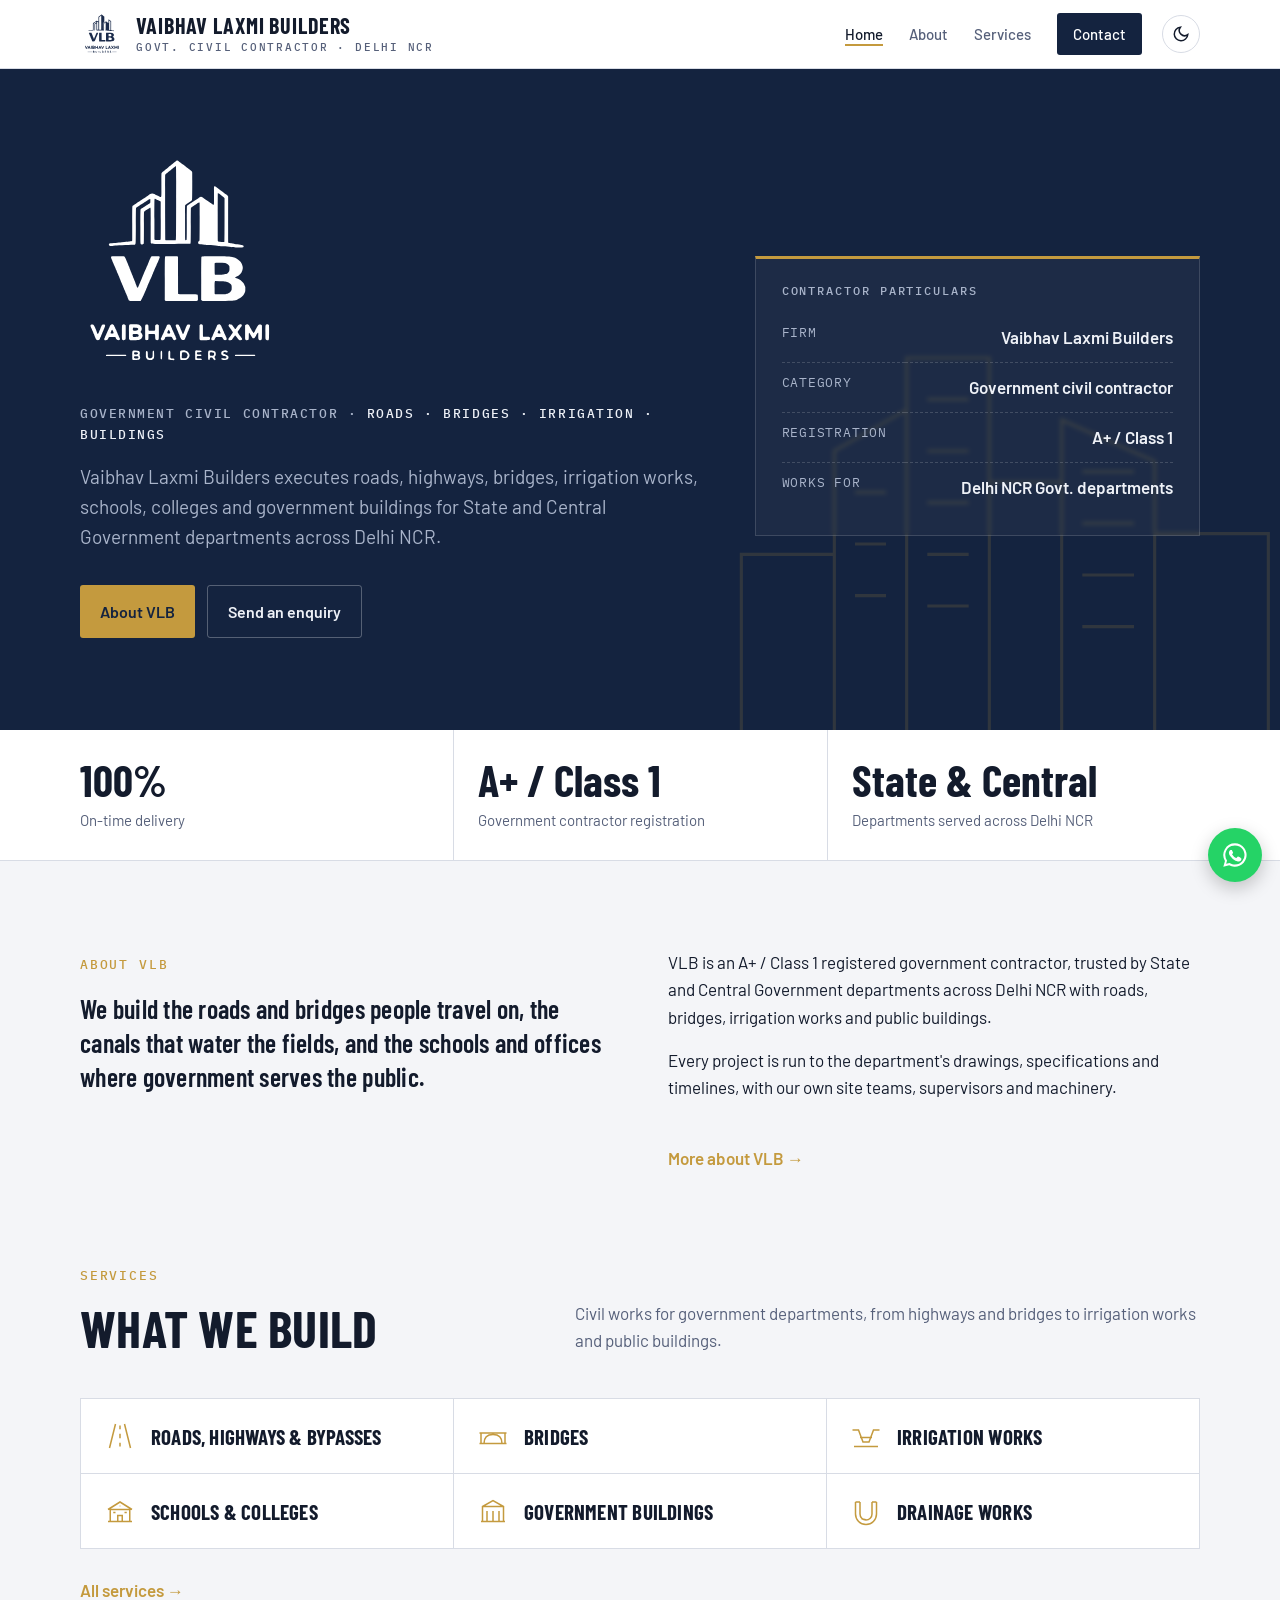
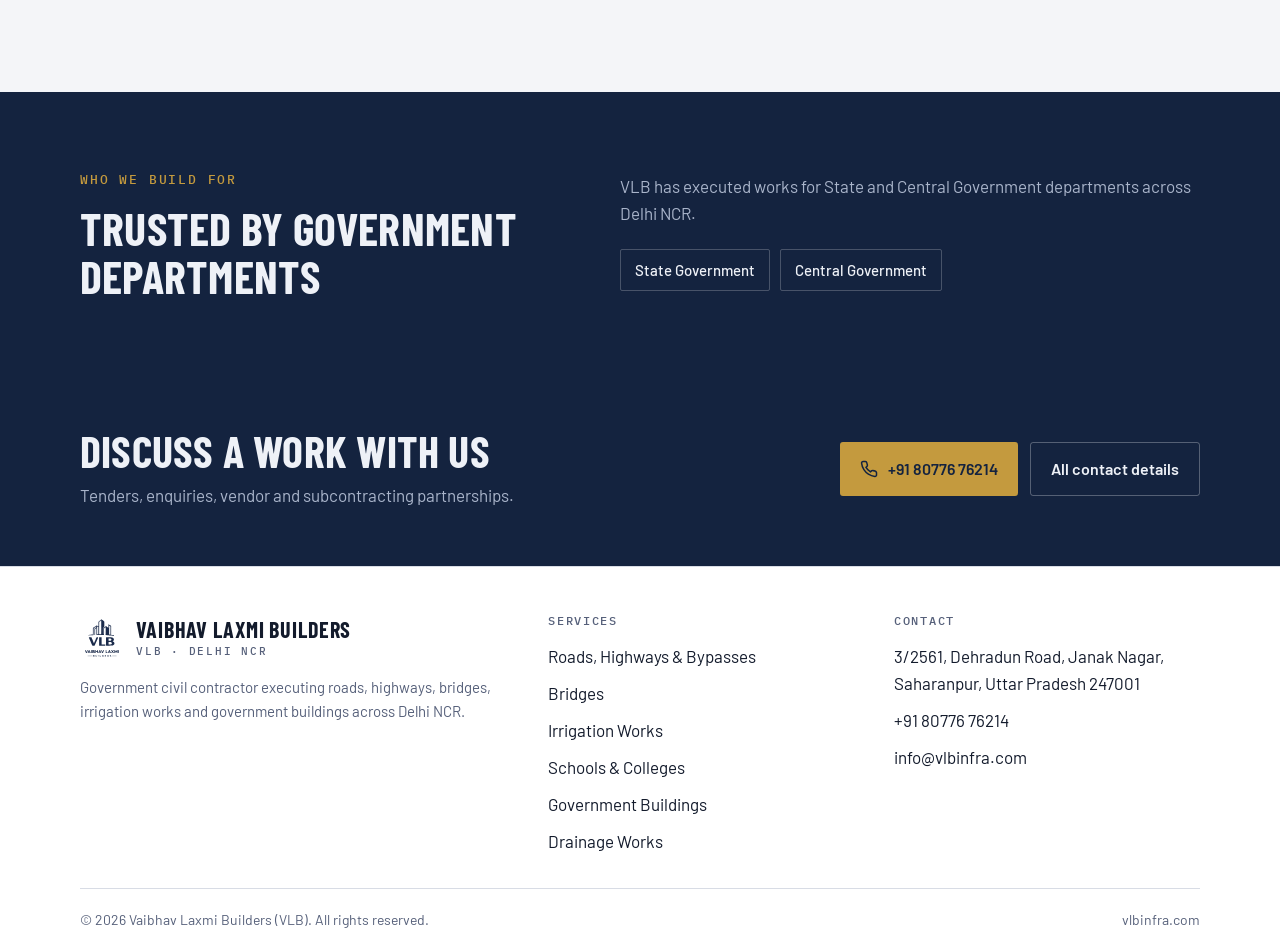
==== index.html @ 8eaa74db "Bring back dark mode with a dark/light toggle button in the header Follows the device setting by def" ====
<!doctype html>
<html lang="en">
<head>
<meta charset="utf-8">
<meta name="viewport" content="width=device-width, initial-scale=1, viewport-fit=cover">
<meta name="color-scheme" content="light dark">
<script>try{var t=localStorage.getItem("vlb-theme");if(t==="dark"||t==="light")document.documentElement.setAttribute("data-theme",t)}catch(e){}</script>
<meta name="theme-color" content="#14233f">
<title>VLB</title>
<meta name="description" content="Vaibhav Laxmi Builders (VLB): A+ / Class 1 government civil contractor for roads, highways, bridges, irrigation works, schools, colleges and government buildings across Delhi NCR.">
<meta property="og:title" content="Vaibhav Laxmi Builders (VLB) — Government Civil Contractor, Delhi NCR">
<meta property="og:description" content="Vaibhav Laxmi Builders (VLB): A+ / Class 1 government civil contractor for roads, highways, bridges, irrigation works, schools, colleges and government buildings across Delhi NCR.">
<meta property="og:type" content="website">
<meta property="og:url" content="https://www.vlbinfra.com/">
<meta property="og:image" content="https://www.vlbinfra.com/assets/logo.png">
<link rel="icon" href="assets/favicon.svg" type="image/svg+xml">
<link rel="icon" href="assets/favicon-32.png" sizes="32x32" type="image/png">
<link rel="apple-touch-icon" href="assets/apple-touch-icon.png">
<link rel="preconnect" href="https://fonts.googleapis.com">
<link rel="preconnect" href="https://fonts.gstatic.com" crossorigin>
<link rel="stylesheet" href="https://fonts.googleapis.com/css2?family=Barlow+Condensed:wght@500;600;700&family=Barlow:wght@400;500;600&family=IBM+Plex+Mono:wght@400;500&display=swap">
<link rel="stylesheet" href="assets/style.css?v=44f32afc">
</head>
<body>
<header class="top">
  <div class="wrap">
    <a class="brand" href="index.html" aria-label="Vaibhav Laxmi Builders home">
      <span class="mark"><img src="assets/logo.svg" alt="VLB logo"></span>
      <span><b>Vaibhav Laxmi Builders</b><small>Govt. Civil Contractor · Delhi NCR</small></span>
    </a>
    <button class="theme-btn" type="button" aria-label="Switch to dark mode" title="Dark / light mode">
      <svg class="i-moon" viewBox="0 0 24 24" fill="none" stroke="currentColor" stroke-width="2" aria-hidden="true"><path d="M21 12.8A9 9 0 1 1 11.2 3a7 7 0 0 0 9.8 9.8z"/></svg>
      <svg class="i-sun" viewBox="0 0 24 24" fill="none" stroke="currentColor" stroke-width="2" aria-hidden="true"><circle cx="12" cy="12" r="4.5"/><path d="M12 1.5v2.5M12 20v2.5M4.6 4.6l1.8 1.8M17.6 17.6l1.8 1.8M1.5 12H4M20 12h2.5M4.6 19.4l1.8-1.8M17.6 6.4l1.8-1.8"/></svg>
    </button>
    <button class="menu-btn" type="button" aria-expanded="false" aria-controls="site-nav" aria-label="Open menu">
      <svg viewBox="0 0 24 24" fill="none" stroke="currentColor" stroke-width="2"><path d="M3 6h18M3 12h18M3 18h18"/></svg>
    </button>
    <nav class="nav" id="site-nav" aria-label="Main">
      <a href="index.html" aria-current="page">Home</a>
      <a href="about.html">About</a>
      <a href="services.html">Services</a>
      <a class="cta" href="contact.html">Contact</a>
    </nav>
  </div>
</header>

<main>
  <section class="hero hero-logo">
    <svg class="skyline" viewBox="0 0 600 420" fill="none" stroke="#c49a3e" stroke-width="3" aria-hidden="true">
      <path d="M40 420V250h90v170M130 420V150l70-40v310M200 420V60h80v360M280 420V180h70v240M350 420V120l90 40v260M440 420V230h110v190"/>
      <path d="M220 100h40M220 150h40M220 200h40M220 250h40M220 300h40M370 170h50M370 220h50M370 270h50M370 320h50M150 190h30M150 240h30M150 290h30"/>
    </svg>
    <div class="wrap">
      <div>
        <img class="hero-logo-img" src="assets/logo-light.svg" alt="VLB – Vaibhav Laxmi Builders">
        <h1 class="sr-only">VLB – Vaibhav Laxmi Builders</h1>
        <p class="hero-tag">Government civil contractor · <em>Roads · Bridges · Irrigation · Buildings</em></p>
        <p class="lede">Vaibhav Laxmi Builders executes roads, highways, bridges, irrigation works, schools, colleges and government buildings for State and Central Government departments across Delhi NCR.</p>
        <div class="actions">
          <a class="btn btn-gold" href="about.html">About VLB</a>
          <a class="btn btn-ghost" href="contact.html#enquiry">Send an enquiry</a>
        </div>
      </div>
      <aside class="sheet" aria-label="Contractor particulars">
        <h2>Contractor particulars</h2>
        <dl>
          <dt>Firm</dt><dd>Vaibhav Laxmi Builders</dd>
          <dt>Category</dt><dd>Government civil contractor</dd>
          <dt>Registration</dt><dd>A+ / Class 1</dd>
          <dt>Works for</dt><dd>Delhi NCR Govt. departments</dd>
        </dl>
      </aside>
    </div>
  </section>

  <div class="strip">
    <div class="wrap">
      <div class="stat"><b>100%</b><span>On-time delivery</span></div>
      <div class="stat"><b>A+ / Class 1</b><span>Government contractor registration</span></div>
      <div class="stat"><b>State &amp; Central</b><span>Departments served across Delhi NCR</span></div>
    </div>
  </div>

  <section class="block">
    <div class="wrap">
      <div class="about-grid">
        <div>
          <span class="eyebrow">About VLB</span>
          <p class="big" style="margin-top:16px">We build the roads and bridges people travel on, the canals that water the fields, and the schools and offices where government serves the public.</p>
        </div>
        <div>
          <p>VLB is an A+ / Class 1 registered government contractor, trusted by State and Central Government departments across Delhi NCR with roads, bridges, irrigation works and public buildings.</p>
          <p>Every project is run to the department's drawings, specifications and timelines, with our own site teams, supervisors and machinery.</p>
          <a class="more" href="about.html">More about VLB →</a>
        </div>
      </div>
    </div>
  </section>

  <section class="block" style="padding-top:0">
    <div class="wrap">
      <div class="head">
        <div><span class="eyebrow">Services</span><h2>What we build</h2></div>
        <p>Civil works for government departments, from highways and bridges to irrigation works and public buildings.</p>
      </div>
      <div class="svc-mini">
        <a href="services.html#roads"><svg viewBox="0 0 40 40" fill="none" stroke="currentColor" stroke-width="2" aria-hidden="true"><path d="M14 4L6 36M26 4l8 32M20 6v5M20 17v6M20 29v5"/></svg>Roads, Highways &amp; Bypasses</a>
        <a href="services.html#bridges"><svg viewBox="0 0 40 40" fill="none" stroke="currentColor" stroke-width="2" aria-hidden="true"><path d="M2 16h36M4 16v14M36 16v14M8 30c0-8 5-12 12-12s12 4 12 12M2 30h36"/></svg>Bridges</a>
        <a href="services.html#irrigation"><svg viewBox="0 0 40 40" fill="none" stroke="currentColor" stroke-width="2" aria-hidden="true"><path d="M2 12h8l6 16h8l6-16h8M10 12l6 16M30 12l-6 16M4 34h32M12 22h16"/></svg>Irrigation Works</a>
        <a href="services.html#education"><svg viewBox="0 0 40 40" fill="none" stroke="currentColor" stroke-width="2" aria-hidden="true"><path d="M4 34h32M7 34V18h26v16M4 18l16-10 16 10M17 34v-8h6v8M11 22h3M26 22h3M20 13v.5"/></svg>Schools &amp; Colleges</a>
        <a href="services.html#buildings"><svg viewBox="0 0 40 40" fill="none" stroke="currentColor" stroke-width="2" aria-hidden="true"><path d="M4 34h32M6 34V14l14-8 14 8v20M12 34V20M20 34V20M28 34V20M6 14h28"/></svg>Government Buildings</a>
        <a href="services.html#drainage"><svg viewBox="0 0 40 40" fill="none" stroke="currentColor" stroke-width="2" aria-hidden="true"><path d="M6 8v16a14 14 0 0 0 28 0V8M6 8h6M28 8h6M12 8v16a8 8 0 0 0 16 0V8M14 30c2 1 4 1.5 6 1.5"/></svg>Drainage Works</a>
      </div>
      <a class="more" href="services.html">All services →</a>
    </div>
  </section>

  <section class="dept">
    <div class="wrap">
      <div><span class="eyebrow">Who we build for</span><h2>Trusted by government departments</h2></div>
      <div>
        <p style="margin-bottom:22px">VLB has executed works for State and Central Government departments across Delhi NCR.</p>
        <div class="tags"><span>State Government</span><span>Central Government</span></div>
      </div>
    </div>
  </section>

  <section class="cta-band">
    <div class="wrap">
      <div><h2>Discuss a work with us</h2><p>Tenders, enquiries, vendor and subcontracting partnerships.</p></div>
      <div class="actions">
        <a class="btn btn-gold" href="tel:+918077676214"><svg viewBox="0 0 24 24" fill="none" stroke="currentColor" stroke-width="2"><path d="M22 16.9v3a2 2 0 0 1-2.2 2 19.8 19.8 0 0 1-8.6-3.1 19.5 19.5 0 0 1-6-6A19.8 19.8 0 0 1 2.1 4.2 2 2 0 0 1 4.1 2h3a2 2 0 0 1 2 1.7c.1.9.4 1.8.7 2.7a2 2 0 0 1-.5 2.1L8 9.8a16 16 0 0 0 6 6l1.3-1.3a2 2 0 0 1 2.1-.4c.9.3 1.8.6 2.7.7a2 2 0 0 1 1.7 2z"/></svg>+91 80776 76214</a>
        <a class="btn btn-ghost" href="contact.html">All contact details</a>
      </div>
    </div>
  </section>
</main>

<footer class="foot">
  <div class="wrap">
    <div class="cols">
      <div>
        <a class="brand" href="index.html">
          <span class="mark"><img src="assets/logo.svg" alt=""></span>
          <span><b>Vaibhav Laxmi Builders</b><small>VLB · Delhi NCR</small></span>
        </a>
        <p>Government civil contractor executing roads, highways, bridges, irrigation works and government buildings across Delhi NCR.</p>
      </div>
      <div>
        <h4>Services</h4>
        <ul>
          <li><a href="services.html#roads">Roads, Highways &amp; Bypasses</a></li>
          <li><a href="services.html#bridges">Bridges</a></li>
          <li><a href="services.html#irrigation">Irrigation Works</a></li>
          <li><a href="services.html#education">Schools &amp; Colleges</a></li>
          <li><a href="services.html#buildings">Government Buildings</a></li>
          <li><a href="services.html#drainage">Drainage Works</a></li>
        </ul>
      </div>
      <div>
        <h4>Contact</h4>
        <ul>
          <li>3/2561, Dehradun Road, Janak Nagar, Saharanpur, Uttar Pradesh 247001</li>
          <li><a href="tel:+918077676214">+91 80776 76214</a></li>
          <li><a href="mailto:info@vlbinfra.com">info@vlbinfra.com</a></li>
        </ul>
      </div>
    </div>
    <div class="base">
      <span>© 2026 Vaibhav Laxmi Builders (VLB). All rights reserved.</span>
      <span>vlbinfra.com</span>
    </div>
  </div>
</footer>

<a class="wa" href="https://wa.me/918077676214" target="_blank" rel="noopener" aria-label="Chat on WhatsApp"><svg viewBox="0 0 24 24"><path d="M12 2a10 10 0 0 0-8.6 15.1L2 22l5-1.3A10 10 0 1 0 12 2zm0 18.2c-1.5 0-3-.4-4.3-1.2l-.3-.2-3 .8.8-2.9-.2-.3A8.2 8.2 0 1 1 12 20.2zm4.5-6.1c-.2-.1-1.5-.7-1.7-.8s-.4-.1-.6.1-.6.8-.8 1-.3.2-.5.1a6.7 6.7 0 0 1-3.3-2.9c-.3-.4.3-.4.7-1.3.1-.2 0-.3 0-.4l-.8-1.8c-.2-.5-.4-.4-.6-.4h-.5a1 1 0 0 0-.7.3 3 3 0 0 0-.9 2.2 5.2 5.2 0 0 0 1.1 2.7 11.8 11.8 0 0 0 4.5 4c1.7.7 2.3.8 3.2.6.5-.1 1.5-.6 1.7-1.2s.2-1.1.2-1.2-.2-.2-.5-.3z"/></svg></a>
<script src="assets/site.js?v=ffab29be"></script>
</body>
</html>
---- assets/style.css ----
/* Layout: navy "contractor particulars" hero, then a calm grey document body with ruled sections, like a tender file. */
:root{
  --navy:#14233f; --navy-2:#1e3358; --gold:#c49a3e; --gold-soft:#e7d3a3;
  --paper:#f4f5f8; --surface:#ffffff; --ink:#131b2c; --muted:#56607a; --line:#d8dce5;
  --on-navy:#eef1f7; --on-navy-muted:#a9b4ca;
  --f-display:"Barlow Condensed","Arial Narrow",Arial,sans-serif;
  --f-body:"Barlow","Segoe UI",Roboto,Arial,sans-serif;
  --f-mono:"IBM Plex Mono",ui-monospace,Menlo,Consolas,monospace;
  --wrap:1160px;
}
@media (prefers-color-scheme: dark){:root:not([data-theme="light"]){
  --paper:#0c1322; --surface:#121c31; --ink:#e7ebf3; --muted:#9ba6bc; --line:#24314d;
  --navy:#0f1b33; --navy-2:#1a2b4b; --gold:#d4ad58; --gold-soft:#5a4a26; color-scheme:dark}}
:root[data-theme="dark"]{
  --paper:#0c1322; --surface:#121c31; --ink:#e7ebf3; --muted:#9ba6bc; --line:#24314d;
  --navy:#0f1b33; --navy-2:#1a2b4b; --gold:#d4ad58; --gold-soft:#5a4a26; color-scheme:dark}

*{box-sizing:border-box}
html{scroll-behavior:smooth}
@media (prefers-reduced-motion: reduce){html{scroll-behavior:auto}}
body{margin:0;background:var(--paper);color:var(--ink);font:400 17px/1.6 var(--f-body)}
a{color:inherit}
a:focus-visible,button:focus-visible{outline:2px solid var(--gold);outline-offset:3px;border-radius:2px}
.wrap{max-width:var(--wrap);margin:0 auto;padding-inline:20px}
h1,h2,h3{font-family:var(--f-display);font-weight:700;line-height:1.05;margin:0;text-wrap:balance;letter-spacing:.005em}
.eyebrow{font:500 13px/1 var(--f-mono);letter-spacing:.14em;text-transform:uppercase;color:var(--gold)}

/* Header */
.top{position:sticky;top:env(safe-area-inset-top,0px);z-index:10;background:var(--surface);border-bottom:1px solid var(--line)}
.top .wrap{display:flex;align-items:center;justify-content:space-between;gap:16px;padding-block:10px}
.brand{display:flex;align-items:center;gap:12px;text-decoration:none}
.brand .mark{width:44px;height:48px;display:grid;place-items:center;background:#fff;border-radius:4px;padding:3px}
.brand img{width:100%;height:100%;object-fit:contain}
.brand b{display:block;font:700 22px/1 var(--f-display);letter-spacing:.04em;text-transform:uppercase}
.brand small{display:block;font:500 11px/1.3 var(--f-mono);letter-spacing:.16em;color:var(--muted);text-transform:uppercase;margin-top:4px}
.nav{display:flex;align-items:center;gap:26px;font-weight:500;font-size:15px}
.nav a{text-decoration:none;color:var(--muted)}
.nav a:hover{color:var(--ink)}
.nav .cta{color:#fff;background:var(--navy);padding:9px 16px;border-radius:3px}
.nav .cta:hover{color:#fff;background:var(--navy-2)}
@media (max-width:760px){.nav a:not(.cta){display:none}}

/* Hero */
.hero{background:var(--navy);color:var(--on-navy);position:relative;overflow:hidden}
.hero .wrap{display:grid;grid-template-columns:1.25fr .9fr;gap:56px;align-items:center;padding-block:84px 92px;position:relative}
.hero h1{font-size:clamp(44px,6.4vw,82px);text-transform:uppercase;margin-top:18px}
.hero h1 em{font-style:normal;color:var(--gold)}
.hero p.lede{font-size:19px;color:var(--on-navy-muted);max-width:34em;margin:22px 0 32px}
.actions{display:flex;flex-wrap:wrap;gap:12px}
.btn{display:inline-flex;align-items:center;gap:10px;padding:13px 20px;border-radius:3px;font-weight:600;text-decoration:none;font-size:16px}
.btn-gold{background:var(--gold);color:#14233f}
.btn-gold:hover{filter:brightness(1.07)}
.btn-ghost{border:1px solid rgba(255,255,255,.28);color:var(--on-navy)}
.btn-ghost:hover{border-color:var(--gold)}
.btn svg{width:18px;height:18px;flex:none}
.skyline{position:absolute;right:-40px;bottom:0;width:min(620px,60%);height:auto;opacity:.16;pointer-events:none}

/* Particulars card */
.sheet{background:rgba(255,255,255,.04);border:1px solid rgba(255,255,255,.14);border-top:3px solid var(--gold);padding:26px 26px 22px;backdrop-filter:blur(2px)}
.sheet h2{font:500 12px/1 var(--f-mono);letter-spacing:.16em;text-transform:uppercase;color:var(--on-navy-muted);margin-bottom:16px}
.sheet dl{margin:0;display:grid;grid-template-columns:auto 1fr;gap:0}
.sheet dt,.sheet dd{padding:11px 0;border-bottom:1px dashed rgba(255,255,255,.16);margin:0}
.sheet dt{font:400 13px/1.4 var(--f-mono);color:var(--on-navy-muted);padding-right:18px;text-transform:uppercase;letter-spacing:.06em}
.sheet dd{font-weight:600;text-align:right}
.sheet dl > :nth-last-child(-n+2){border-bottom:0}

/* Strip */
.strip{background:var(--surface);border-bottom:1px solid var(--line)}
.strip .wrap{display:grid;grid-template-columns:repeat(3,1fr)}
.stat{padding:28px 24px;border-left:1px solid var(--line)}
.stat:first-child{border-left:0;padding-left:0}
.stat b{display:block;font:700 44px/1 var(--f-display);color:var(--ink)}
.stat span{display:block;color:var(--muted);font-size:15px;margin-top:6px}

/* Sections */
section.block{padding-block:88px}
.head{display:grid;grid-template-columns:1fr 1.4fr;gap:48px;align-items:end;margin-bottom:44px}
.head h2{font-size:clamp(34px,4.4vw,52px);text-transform:uppercase;margin-top:12px}
.head p{color:var(--muted);margin:0;max-width:38em}

.about-grid{display:grid;grid-template-columns:1fr 1fr;gap:56px}
.about-grid p{margin:0 0 16px;max-width:36em}
.about-grid .big{font:600 26px/1.3 var(--f-display);letter-spacing:.01em;color:var(--ink)}
.checks{list-style:none;padding:0;margin:0;display:grid;gap:14px}
.checks li{display:grid;grid-template-columns:22px 1fr;gap:12px;padding-bottom:14px;border-bottom:1px solid var(--line)}
.checks li:last-child{border-bottom:0}
.checks svg{width:20px;height:20px;color:var(--gold);margin-top:3px}

.services{display:grid;grid-template-columns:repeat(3,1fr);border-top:1px solid var(--line);border-left:1px solid var(--line)}
.svc{padding:30px 28px 32px;border-right:1px solid var(--line);border-bottom:1px solid var(--line);background:var(--surface);min-width:0}
.svc svg{width:38px;height:38px;color:var(--gold);margin-bottom:18px}
.svc h3{font-size:25px;text-transform:uppercase;margin-bottom:8px}
.svc p{margin:0;color:var(--muted);font-size:16px}

.steps{list-style:none;padding:0;margin:0;display:grid;grid-template-columns:repeat(4,1fr);gap:0;counter-reset:s}
.steps li{padding:0 24px 0 0;position:relative;counter-increment:s}
.steps li::before{content:"0" counter(s);display:block;font:500 13px/1 var(--f-mono);color:var(--gold);letter-spacing:.1em;padding-bottom:14px;margin-bottom:18px;border-bottom:2px solid var(--line)}
.steps h3{font-size:24px;text-transform:uppercase;margin-bottom:8px}
.steps p{margin:0;color:var(--muted);font-size:16px}

.dept{background:var(--navy);color:var(--on-navy)}
.dept .wrap{display:grid;grid-template-columns:1fr 1.2fr;gap:56px;align-items:center;padding-block:72px}
.dept h2{font-size:clamp(32px,4vw,46px);text-transform:uppercase;margin-top:12px}
.dept p{color:var(--on-navy-muted);margin:0;max-width:36em}
.tags{display:flex;flex-wrap:wrap;gap:10px}
.tags span{border:1px solid rgba(255,255,255,.22);padding:8px 14px;font-weight:500;font-size:15px;border-radius:2px}

.work{display:grid;grid-template-columns:1.3fr 1fr;gap:0;background:var(--surface);border:1px solid var(--line)}
.work .art{background:var(--navy);min-height:300px;position:relative;overflow:hidden}
.work .art svg{position:absolute;inset:auto 0 0 0;width:100%;height:auto;opacity:.5}
.work .art .lbl{position:absolute;left:24px;top:22px;font:500 12px/1 var(--f-mono);letter-spacing:.14em;color:var(--gold-soft);text-transform:uppercase}
.work .txt{padding:40px 36px;min-width:0}
.work .txt h3{font-size:30px;text-transform:uppercase;margin-bottom:12px}
.work .txt p{color:var(--muted);margin:0 0 22px}
.btn-navy{background:var(--navy);color:#fff}
.btn-navy:hover{background:var(--navy-2)}

/* Contact */
.contact{display:grid;grid-template-columns:repeat(3,1fr);gap:20px}
.card{background:var(--surface);border:1px solid var(--line);padding:28px;min-width:0;display:flex;flex-direction:column;gap:10px}
.card .k{font:500 12px/1 var(--f-mono);letter-spacing:.14em;text-transform:uppercase;color:var(--muted)}
.card .v{font:600 22px/1.3 var(--f-display);letter-spacing:.01em;overflow-wrap:anywhere}
.card a.go{margin-top:auto;padding-top:10px;color:var(--gold);font-weight:600;text-decoration:none}
.card a.go:hover{text-decoration:underline}


/* Floating WhatsApp */
.wa{position:fixed;right:18px;bottom:calc(18px + env(safe-area-inset-bottom,0px));width:54px;height:54px;border-radius:50%;background:#25d366;display:grid;place-items:center;box-shadow:0 6px 18px rgba(0,0,0,.22);z-index:20}
.wa svg{width:28px;height:28px;fill:#fff}

@media (max-width:900px){
  .hero .wrap,.head,.about-grid,.dept .wrap,.work{grid-template-columns:1fr}
  .hero .wrap{gap:40px;padding-block:56px 64px}
  .head{gap:14px}
  .services{grid-template-columns:1fr 1fr}
  .steps{grid-template-columns:1fr 1fr;row-gap:34px}
  .contact{grid-template-columns:1fr}
  section.block{padding-block:64px}
}
@media (max-width:560px){
  body{font-size:16px}
  .services,.steps{grid-template-columns:1fr}
  .strip .wrap{grid-template-columns:1fr}
  .stat{border-left:0;padding:20px 0;border-top:1px solid var(--line)}
  .stat:first-child{border-top:0}
  .brand small{display:none}
  .sheet dd{text-align:left}
  .sheet dl{grid-template-columns:1fr}
  .sheet dt{border-bottom:0;padding-bottom:0}
}

/* ---------- Multi-page additions ---------- */
.nav a[aria-current="page"]{color:var(--ink);box-shadow:inset 0 -2px 0 var(--gold)}
.nav .cta[aria-current="page"]{box-shadow:none;background:var(--navy-2)}
.menu-btn{display:none;background:none;border:1px solid var(--line);border-radius:3px;padding:8px 10px;color:var(--ink);cursor:pointer}
.menu-btn svg{width:20px;height:20px;display:block}
@media (max-width:760px){
  .menu-btn{display:block}
  .nav{position:absolute;left:0;right:0;top:100%;background:var(--surface);border-bottom:1px solid var(--line);flex-direction:column;align-items:stretch;gap:0;padding:8px 20px 16px;display:none}
  .nav.open{display:flex}
  .nav a:not(.cta){display:block;padding:12px 0;border-bottom:1px solid var(--line);box-shadow:none}
  .nav .cta{margin-top:12px;text-align:center}
  .top .wrap{position:relative}
}

/* Inner page hero */
.page-hero{background:var(--navy);color:var(--on-navy);position:relative;overflow:hidden}
.page-hero .wrap{padding-block:64px 68px;position:relative}
.page-hero h1{font-size:clamp(40px,5.4vw,66px);text-transform:uppercase;margin-top:14px}
.page-hero p{color:var(--on-navy-muted);font-size:19px;max-width:36em;margin:16px 0 0}
.crumbs{font:400 13px/1 var(--f-mono);color:var(--on-navy-muted);letter-spacing:.06em}
.crumbs a{text-decoration:none}
.crumbs a:hover{color:var(--gold)}

/* Home teasers */
.more{display:inline-flex;gap:8px;margin-top:28px;color:var(--gold);font-weight:600;text-decoration:none}
.more:hover{text-decoration:underline}
.svc-mini{display:grid;grid-template-columns:repeat(3,1fr);gap:0;border-top:1px solid var(--line);border-left:1px solid var(--line)}
.svc-mini a{display:flex;align-items:center;gap:16px;padding:22px 24px;border-right:1px solid var(--line);border-bottom:1px solid var(--line);background:var(--surface);text-decoration:none;font:700 21px/1.1 var(--f-display);text-transform:uppercase;letter-spacing:.01em}
.svc-mini a:hover{background:var(--paper)}
.svc-mini svg{width:30px;height:30px;color:var(--gold);flex:none}

/* Detailed services */
.svc-list{display:grid;gap:0;border-top:1px solid var(--line)}
.svc-row{display:grid;grid-template-columns:64px 1fr 1.2fr;gap:32px;padding:36px 0;border-bottom:1px solid var(--line);align-items:start}
.svc-row svg{width:48px;height:48px;color:var(--gold)}
.svc-row h2{font-size:32px;text-transform:uppercase}
.svc-row p{margin:10px 0 0;color:var(--muted);max-width:30em}
.scope{list-style:none;margin:0;padding:0;display:grid;grid-template-columns:1fr 1fr;gap:10px 24px}
.scope li{padding-left:18px;position:relative;font-size:16px}
.scope li::before{content:"";position:absolute;left:0;top:.62em;width:8px;height:2px;background:var(--gold)}

/* Projects */
.filters{display:flex;flex-wrap:wrap;gap:8px;margin-bottom:28px}
.filters button{font:500 15px/1 var(--f-body);padding:10px 16px;border:1px solid var(--line);background:var(--surface);color:var(--ink);border-radius:2px;cursor:pointer}
.filters button[aria-pressed="true"]{background:var(--navy);color:#fff;border-color:var(--navy)}
.proj-grid{display:grid;grid-template-columns:repeat(3,1fr);gap:24px}
.proj{background:var(--surface);border:1px solid var(--line);display:flex;flex-direction:column;min-width:0}
.proj .ph{aspect-ratio:4/3;background:var(--navy);overflow:hidden;max-width:100%}
.proj .ph img{width:100%;height:100%;object-fit:cover;display:block}
.proj .body{padding:20px 22px 22px;display:flex;flex-direction:column;gap:8px}
.proj .cat{font:500 12px/1 var(--f-mono);letter-spacing:.12em;text-transform:uppercase;color:var(--gold)}
.proj h3{font-size:24px;text-transform:uppercase}
.proj dl{margin:6px 0 0;display:grid;grid-template-columns:auto 1fr;gap:4px 14px;font-size:15px}
.proj dt{color:var(--muted)}
.proj dd{margin:0;font-weight:500}
.status{display:inline-block;font:500 12px/1 var(--f-mono);padding:5px 8px;border-radius:2px;letter-spacing:.06em;text-transform:uppercase;width:max-content}
.status.done{background:color-mix(in srgb,#2f8f5b 16%,transparent);color:#2f8f5b}
.status.ongoing{background:color-mix(in srgb,var(--gold) 20%,transparent);color:var(--gold)}
.empty{border:1px dashed var(--line);padding:48px 32px;text-align:center;color:var(--muted);background:var(--surface)}
.empty h3{font-size:26px;text-transform:uppercase;color:var(--ink);margin-bottom:8px}

/* CTA band */
.cta-band{background:var(--navy);color:var(--on-navy)}
.cta-band .wrap{display:flex;flex-wrap:wrap;align-items:center;justify-content:space-between;gap:24px;padding-block:56px}
.cta-band h2{font-size:clamp(30px,3.6vw,44px);text-transform:uppercase}
.cta-band p{color:var(--on-navy-muted);margin:8px 0 0}

/* Footer */
.foot{background:var(--surface);border-top:1px solid var(--line)}
.foot .cols{display:grid;grid-template-columns:1.4fr 1fr 1fr;gap:40px;padding-block:48px 32px}
.foot h4{font:500 12px/1 var(--f-mono);letter-spacing:.14em;text-transform:uppercase;color:var(--muted);margin:0 0 16px}
.foot ul{list-style:none;margin:0;padding:0;display:grid;gap:10px}
.foot a{text-decoration:none}
.foot a:hover{color:var(--gold)}
.foot p{margin:12px 0 0;color:var(--muted);max-width:28em;font-size:15px}
.foot .base{border-top:1px solid var(--line);display:flex;flex-wrap:wrap;justify-content:space-between;gap:12px;padding-block:20px;color:var(--muted);font-size:14px}

@media (max-width:900px){
  .svc-mini,.proj-grid{grid-template-columns:1fr 1fr}
  .svc-row{grid-template-columns:48px 1fr;gap:20px}
  .svc-row .scope{grid-column:1/-1}
  .foot .cols{grid-template-columns:1fr 1fr}
  .foot .cols > :first-child{grid-column:1/-1}
}
@media (max-width:560px){
  .svc-mini,.proj-grid,.scope{grid-template-columns:1fr}
  .foot .cols{grid-template-columns:1fr}
}

/* Multi-photo project cards */
.ph-next{all:unset;display:block;width:100%;height:100%;position:relative;cursor:pointer}
.ph-next:focus-visible{outline:2px solid var(--gold);outline-offset:-2px}
.ph-next img{width:100%;height:100%;object-fit:cover;display:block}
.ph-next span{position:absolute;right:10px;bottom:10px;background:rgba(15,27,51,.78);color:#fff;font:500 12px/1 var(--f-mono);padding:6px 8px;border-radius:2px}

/* Home hero: logo + name first */
.hero-mark{width:112px;height:120px;background:#fff;border-radius:6px;padding:10px;display:grid;place-items:center;box-shadow:0 8px 24px rgba(0,0,0,.25)}
.hero-mark img{width:100%;height:100%;object-fit:contain}
.hero h1.hero-name{font-size:clamp(64px,9vw,120px);line-height:.9;margin-top:26px;letter-spacing:.02em}
.hero h1.hero-name span{display:block;font-size:clamp(26px,3.4vw,42px);line-height:1.1;letter-spacing:.06em;color:var(--gold);margin-top:10px;font-weight:600}
.hero-tag{font:500 13px/1.6 var(--f-mono);letter-spacing:.12em;text-transform:uppercase;color:var(--on-navy-muted);margin:22px 0 0}
.hero-tag em{font-style:normal;color:var(--on-navy)}
.hero .hero-tag + .lede{margin-top:16px}

/* Enquiry form */
.enquiry{display:grid;grid-template-columns:1fr 1.6fr;gap:48px;background:var(--surface);border:1px solid var(--line);border-top:3px solid var(--gold);padding:40px}
.enquiry h2{font-size:clamp(32px,3.8vw,44px);text-transform:uppercase;margin-top:12px}
.enquiry > div p{color:var(--muted);margin:14px 0 0;max-width:24em}
#enquiry-form{display:grid;grid-template-columns:1fr 1fr;gap:18px 20px;min-width:0}
.field{display:flex;flex-direction:column;gap:6px;min-width:0}
.full{grid-column:1/-1}
.field label{font-weight:600;font-size:15px}
.field small{font-weight:400;color:var(--muted)}
.field input,.field textarea{font:inherit;font-size:16px;color:var(--ink);background:var(--paper);border:1px solid var(--line);border-radius:3px;padding:11px 12px;width:100%}
.field input:focus,.field textarea:focus{outline:2px solid var(--gold);outline-offset:0;border-color:transparent}
.field textarea{resize:vertical}
.form-error{color:#c0392b;margin:0;font-weight:500}
#enquiry-form .btn{border:0;cursor:pointer;font-family:inherit}
@media (max-width:900px){.enquiry{grid-template-columns:1fr;gap:28px;padding:28px 22px}}
@media (max-width:560px){#enquiry-form{grid-template-columns:1fr}.hero-mark{width:92px;height:100px}}
#enquiry{scroll-margin-top:90px}

/* Home hero: white plate with logo + name */
.hero-plate{display:inline-flex;align-items:center;gap:24px;background:#fff;border-radius:6px;padding:20px 32px 20px 20px;box-shadow:0 10px 30px rgba(0,0,0,.3);max-width:100%}
.hero-plate img{width:96px;height:auto;flex:none}
.hero .hero-plate h1{margin:0;color:#14233f;font-size:clamp(56px,7vw,92px);line-height:.9;letter-spacing:.03em;text-transform:uppercase}
.hero .hero-plate h1 span{display:block;font-size:clamp(17px,2vw,24px);line-height:1.15;letter-spacing:.08em;color:#a87f2c;margin-top:8px;font-weight:600}
.hero-plate + .hero-tag{margin-top:28px}
@media (max-width:560px){
  .hero-plate{gap:14px;padding:14px 18px 14px 14px}
  .hero-plate img{width:64px}
}
/* One-line name beside the logo */
.hero .hero-plate h1{font-size:clamp(26px,3.4vw,46px);line-height:1.05;letter-spacing:.03em}
.hero .hero-plate h1 span{display:inline;font-size:inherit;letter-spacing:inherit;margin:0;line-height:inherit}
.hero .hero-plate h1 .dash{color:#a87f2c;font-weight:500}
.hero .hero-plate h1 .full{color:#14233f;font-weight:700}
.hero .hero-plate img{width:84px}
@media (max-width:560px){.hero .hero-plate h1{font-size:24px}.hero-plate img{width:58px}}
@media (min-width:900px){.hero .hero-plate h1{font-size:clamp(28px,2.6vw,36px)}}

/* Home hero: centred brand on navy */
.hero-center .wrap{display:flex;flex-direction:column;align-items:center;text-align:center;padding-block:88px 96px;grid-template-columns:none}
.hero-brand{display:flex;align-items:center;justify-content:center;gap:24px;flex-wrap:wrap}
.hero-brand img{width:104px;height:auto;flex:none}
.hero-center .hero-brand h1{margin:0;font-size:clamp(34px,4.6vw,60px);line-height:1.05;text-transform:uppercase;letter-spacing:.03em;color:var(--on-navy);text-align:left}
.hero-brand .dash{color:var(--gold);font-weight:500}
.hero-center .hero-tag{margin:30px 0 0}
.hero-center .lede{margin:18px auto 32px;max-width:40em}
.hero-center .actions{justify-content:center}
.hero-center .skyline{opacity:.1}
@media (max-width:560px){
  .hero-center .wrap{padding-block:56px 64px}
  .hero-brand{flex-direction:column;gap:16px}
  .hero-brand img{width:84px}
  .hero-center .hero-brand h1{text-align:center;font-size:32px}
}
.hero-center .wrap{gap:0}
@media (min-width:561px){.hero-brand{flex-wrap:nowrap}.hero-center .hero-brand h1{font-size:clamp(30px,4vw,52px)}}

/* Home hero: logo left, particulars right */
.sr-only{position:absolute;width:1px;height:1px;padding:0;margin:-1px;overflow:hidden;clip:rect(0 0 0 0);white-space:nowrap;border:0}
.hero-logo .wrap{align-items:center}
.hero-logo-img{display:block;width:clamp(150px,16vw,200px);height:auto}
.hero-logo .hero-tag{margin:32px 0 0}
.hero-logo .lede{margin:16px 0 32px}
@media (max-width:900px){.hero-logo-img{width:150px}}
@media (max-width:560px){.hero-logo-img{width:120px}}
/* Keep the Contact button visible in dark mode */
@media (prefers-color-scheme: dark){:root:not([data-theme="light"]) .nav .cta{background:var(--gold);color:#14233f}}
:root[data-theme="dark"] .nav .cta{background:var(--gold);color:#14233f}
/* Services grid: even rows at every width (3x2 desktop, 2x3 tablet, 1 column phone) */
@media (min-width:561px) and (max-width:900px){
  .svc-mini a:last-child:nth-child(odd){grid-column:1/-1}
}

/* Dark / light toggle */
.top .wrap{flex-wrap:nowrap}
.theme-btn{order:3;margin-left:4px;background:none;border:1px solid var(--line);border-radius:50%;width:38px;height:38px;display:grid;place-items:center;color:var(--ink);cursor:pointer;flex:none}
.theme-btn:hover{border-color:var(--gold);color:var(--gold)}
.theme-btn svg{width:18px;height:18px}
.theme-btn .i-sun{display:none}
@media (prefers-color-scheme: dark){:root:not([data-theme="light"]) .theme-btn .i-sun{display:block}:root:not([data-theme="light"]) .theme-btn .i-moon{display:none}}
:root[data-theme="dark"] .theme-btn .i-sun{display:block}
:root[data-theme="dark"] .theme-btn .i-moon{display:none}
.nav{order:2;margin-left:auto}
.menu-btn{order:4}
@media (max-width:760px){.theme-btn{margin-left:auto}.menu-btn{margin-left:8px}}
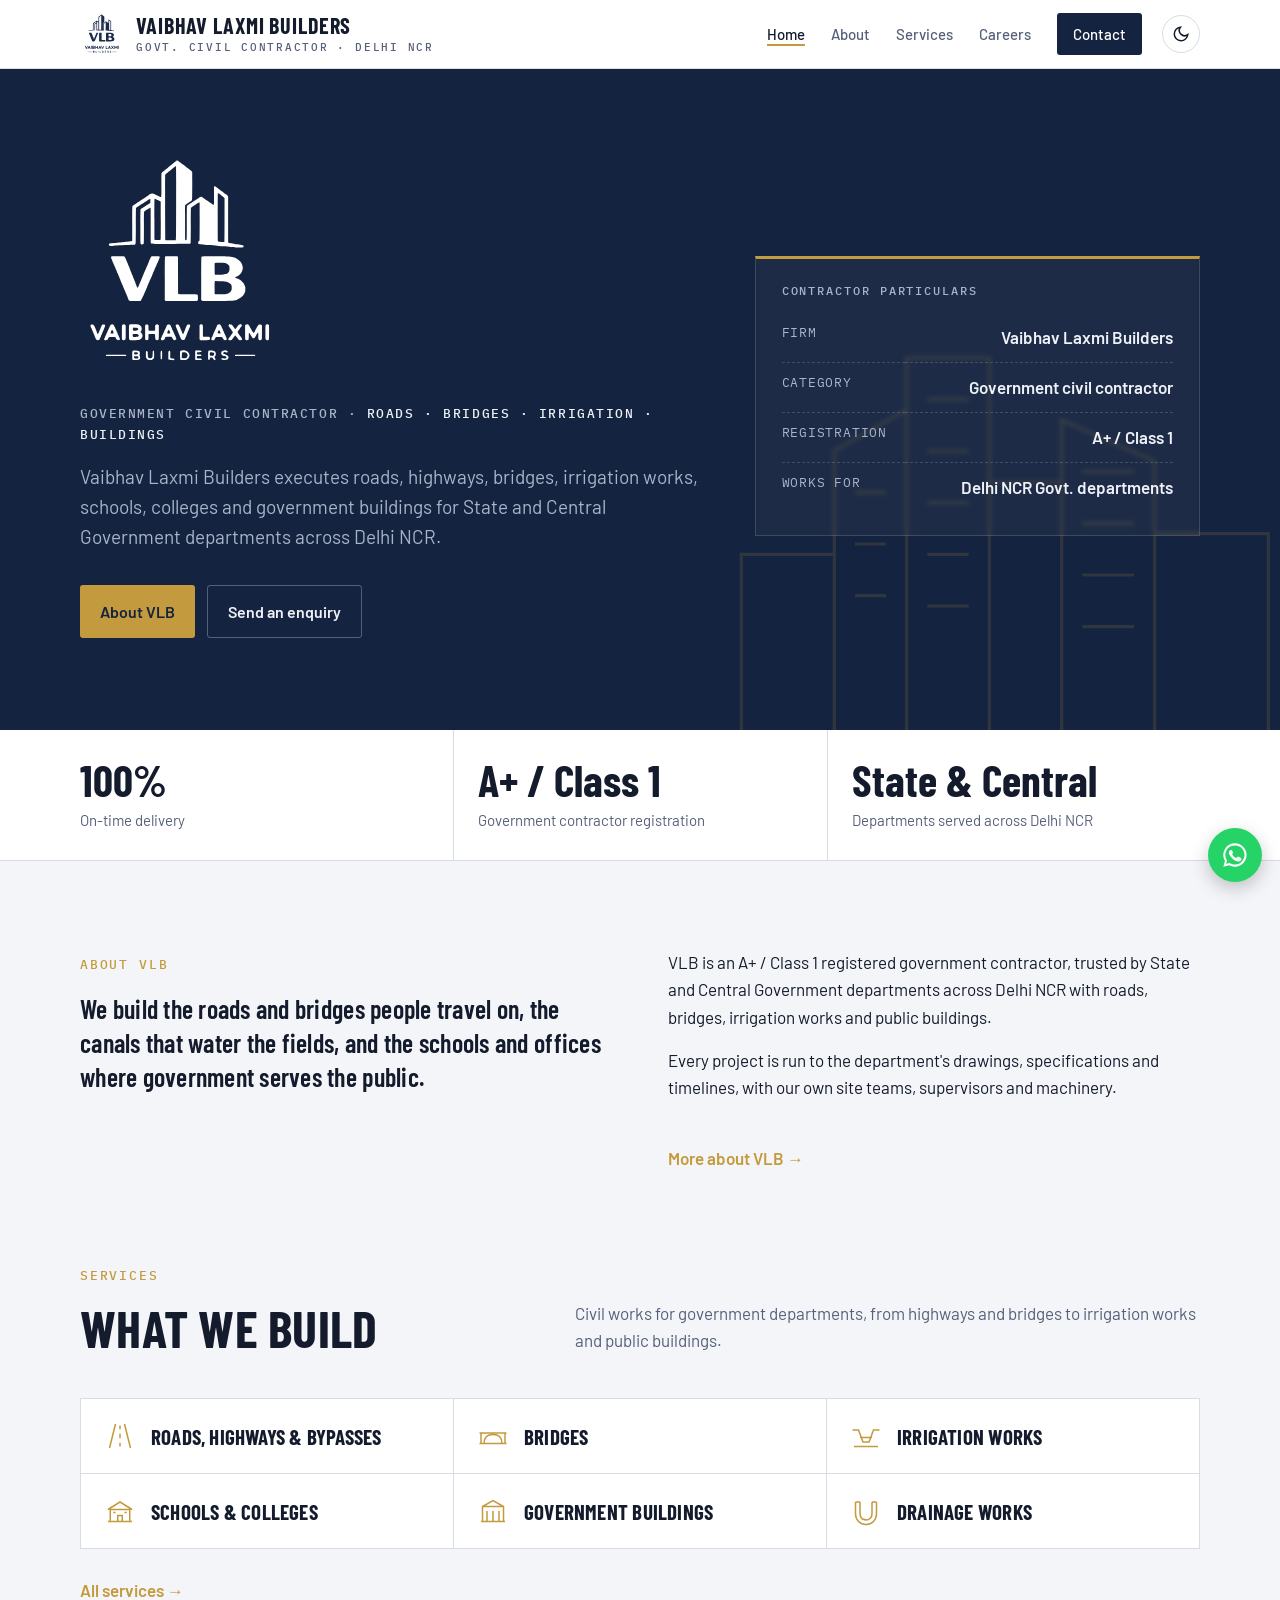
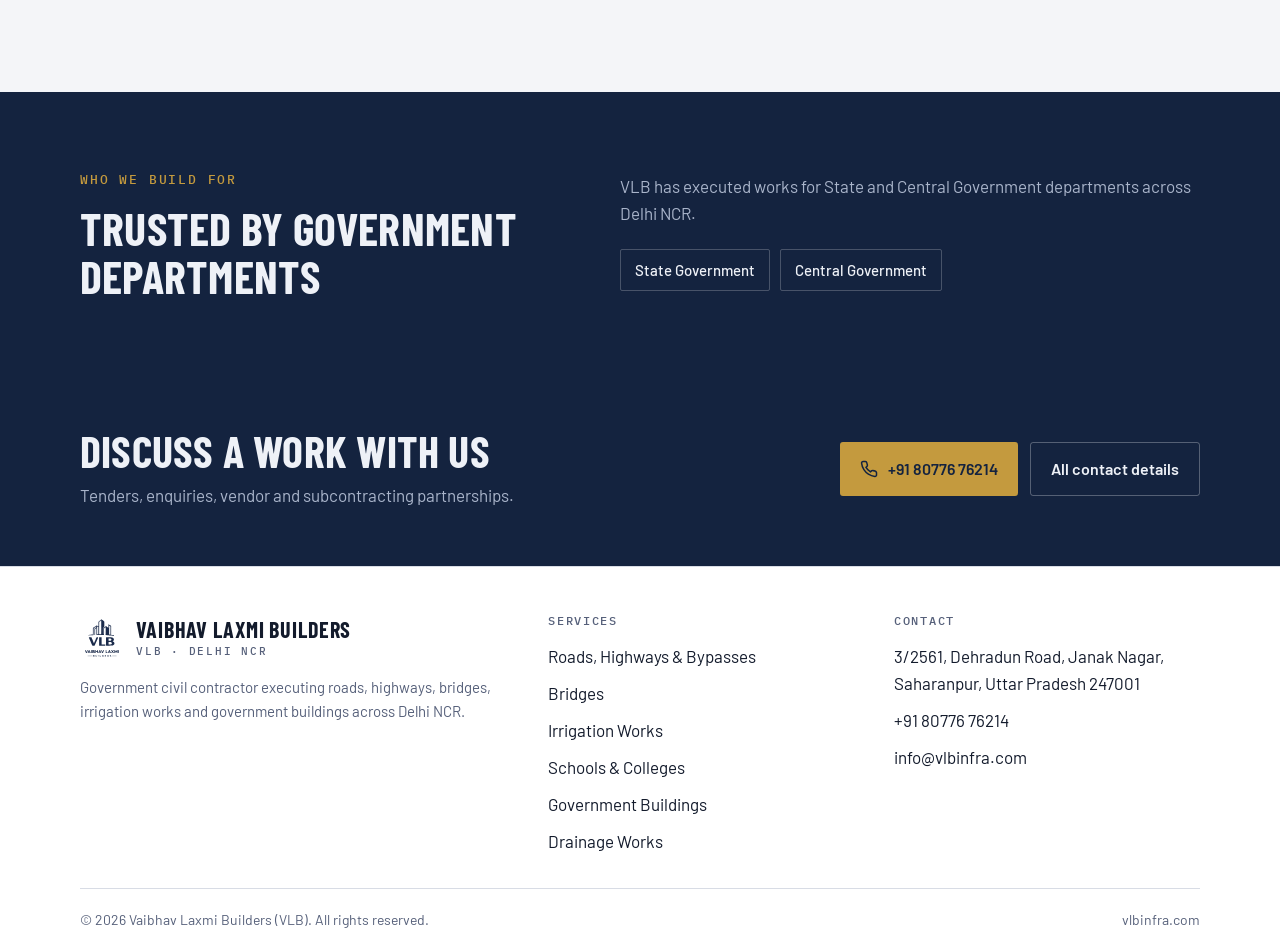
==== commit 9c58e2ba: "Add Careers page Why VLB, roles we hire for (apply by email with a pre-filled message), and a genera" ====
--- a/index.html
+++ b/index.html
@@ -19,7 +19,7 @@
 <link rel="preconnect" href="https://fonts.googleapis.com">
 <link rel="preconnect" href="https://fonts.gstatic.com" crossorigin>
 <link rel="stylesheet" href="https://fonts.googleapis.com/css2?family=Barlow+Condensed:wght@500;600;700&family=Barlow:wght@400;500;600&family=IBM+Plex+Mono:wght@400;500&display=swap">
-<link rel="stylesheet" href="assets/style.css?v=44f32afc">
+<link rel="stylesheet" href="assets/style.css?v=db4ec521">
 </head>
 <body>
 <header class="top">
@@ -39,6 +39,7 @@
       <a href="index.html" aria-current="page">Home</a>
       <a href="about.html">About</a>
       <a href="services.html">Services</a>
+      <a href="careers.html">Careers</a>
       <a class="cta" href="contact.html">Contact</a>
     </nav>
   </div>
--- a/assets/style.css
+++ b/assets/style.css
@@ -337,3 +337,20 @@
 .nav{order:2;margin-left:auto}
 .menu-btn{order:4}
 @media (max-width:760px){.theme-btn{margin-left:auto}.menu-btn{margin-left:8px}}
+
+/* Careers */
+.why-grid{display:grid;grid-template-columns:repeat(4,1fr);gap:0;border-top:1px solid var(--line);border-left:1px solid var(--line)}
+.why{background:var(--surface);padding:28px 24px;border-right:1px solid var(--line);border-bottom:1px solid var(--line);border-top:3px solid var(--gold);margin-top:-1px;min-width:0}
+.why h3{font-size:22px;text-transform:uppercase;margin-bottom:10px}
+.why p{margin:0;color:var(--muted);font-size:16px}
+.roles{display:grid;gap:16px}
+.role{display:grid;grid-template-columns:1fr auto;gap:24px;align-items:center;background:var(--surface);border:1px solid var(--line);padding:24px 28px}
+.role-main{min-width:0}
+.role h3{font-size:26px;text-transform:uppercase}
+.role p{margin:8px 0 0;color:var(--muted);max-width:46em}
+.role-meta{list-style:none;margin:14px 0 0;padding:0;display:flex;flex-wrap:wrap;gap:8px}
+.role-meta li{font:500 12px/1 var(--f-mono);letter-spacing:.06em;text-transform:uppercase;border:1px solid var(--line);padding:7px 10px;border-radius:2px;color:var(--muted)}
+.role-act{display:flex;flex-direction:column;align-items:flex-end;gap:10px}
+.apply-actions{display:flex;flex-wrap:wrap;gap:12px;align-items:center;align-content:center}
+@media (max-width:900px){.why-grid{grid-template-columns:1fr 1fr}.role{grid-template-columns:1fr}.role-act{align-items:flex-start;flex-direction:row}}
+@media (max-width:560px){.why-grid{grid-template-columns:1fr}.role{padding:20px}}
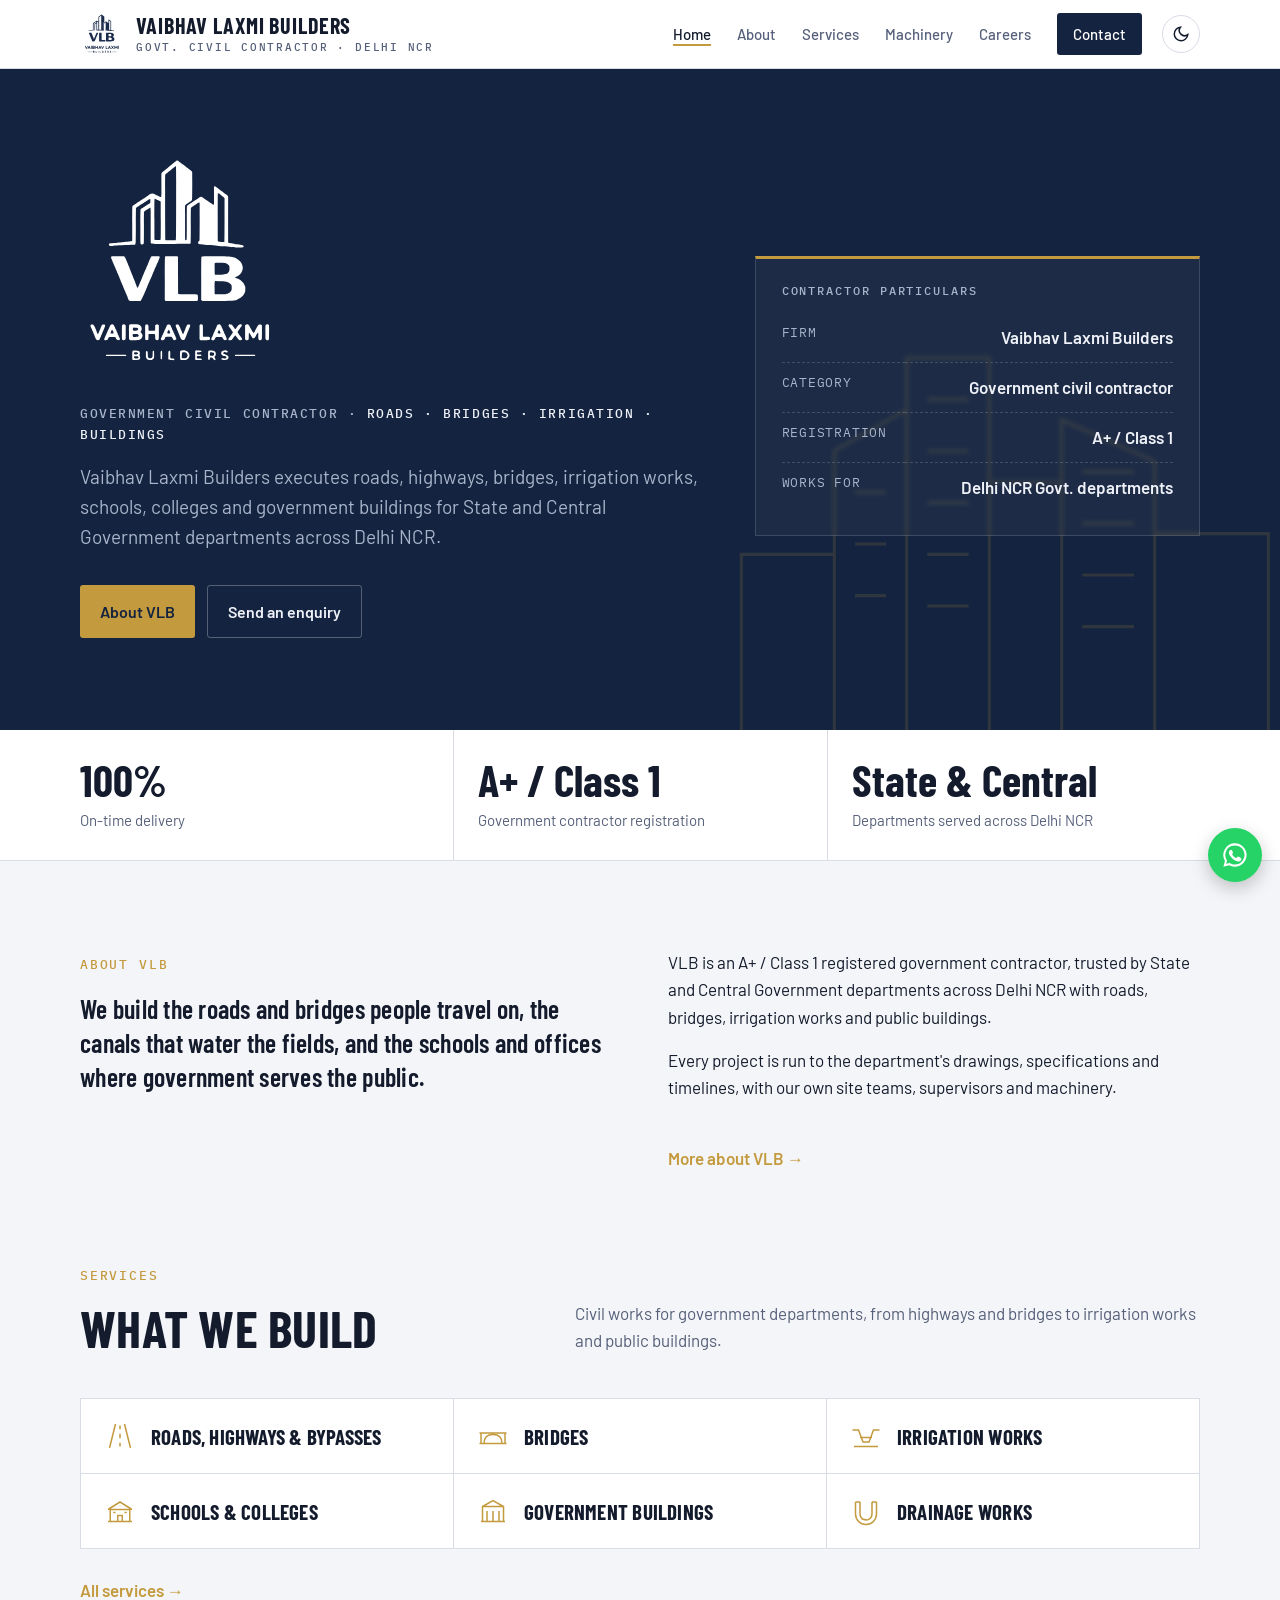
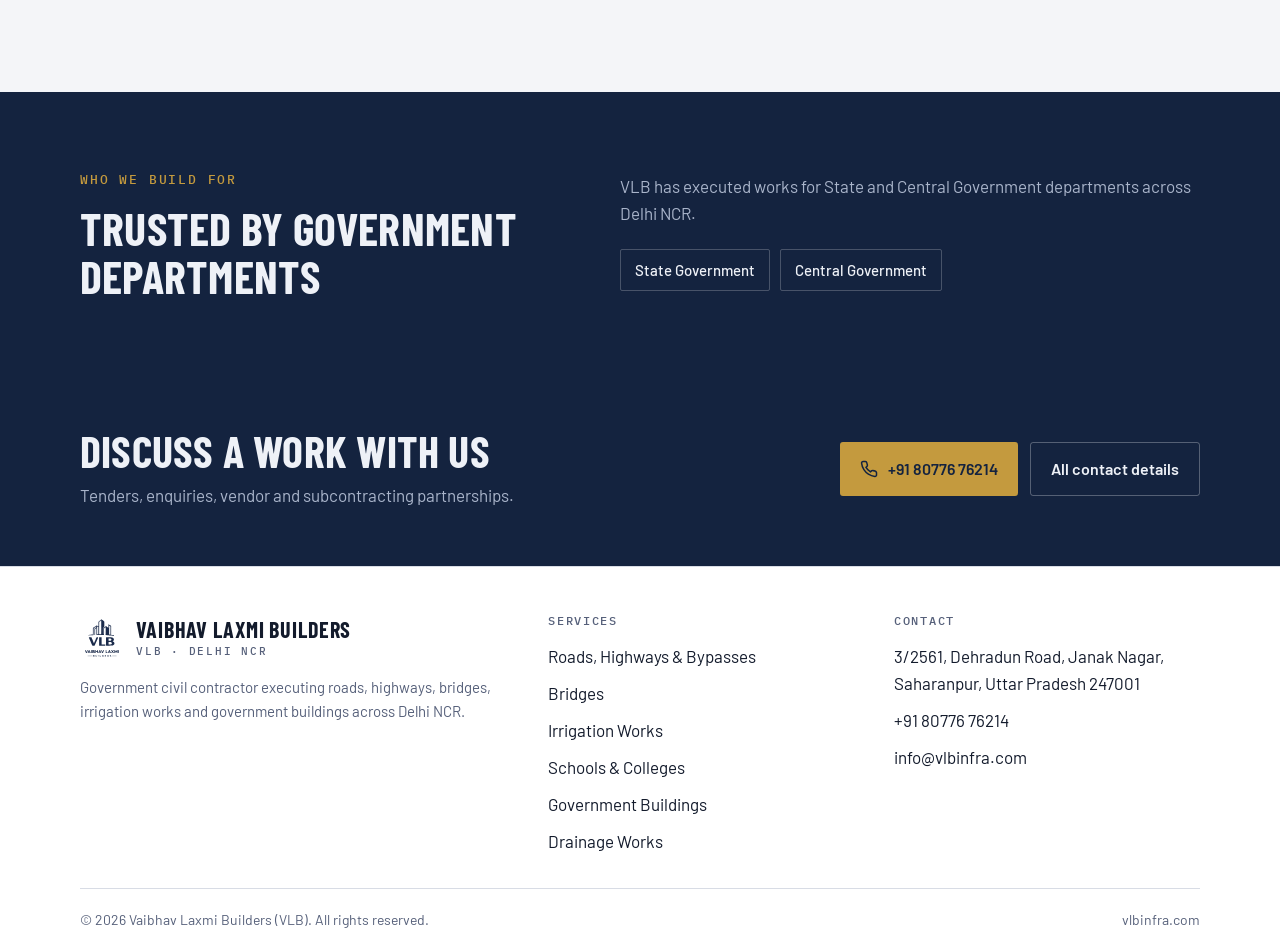
==== commit 6b8c6190: "Add Machinery & Resources page (equipment types, no counts) Co-Authored-By: Claude Opus 5.5 <noreply" ====
--- a/index.html
+++ b/index.html
@@ -19,7 +19,7 @@
 <link rel="preconnect" href="https://fonts.googleapis.com">
 <link rel="preconnect" href="https://fonts.gstatic.com" crossorigin>
 <link rel="stylesheet" href="https://fonts.googleapis.com/css2?family=Barlow+Condensed:wght@500;600;700&family=Barlow:wght@400;500;600&family=IBM+Plex+Mono:wght@400;500&display=swap">
-<link rel="stylesheet" href="assets/style.css?v=db4ec521">
+<link rel="stylesheet" href="assets/style.css?v=a7379055">
 </head>
 <body>
 <header class="top">
@@ -39,6 +39,7 @@
       <a href="index.html" aria-current="page">Home</a>
       <a href="about.html">About</a>
       <a href="services.html">Services</a>
+      <a href="machinery.html">Machinery</a>
       <a href="careers.html">Careers</a>
       <a class="cta" href="contact.html">Contact</a>
     </nav>
--- a/assets/style.css
+++ b/assets/style.css
@@ -354,3 +354,12 @@
 .apply-actions{display:flex;flex-wrap:wrap;gap:12px;align-items:center;align-content:center}
 @media (max-width:900px){.why-grid{grid-template-columns:1fr 1fr}.role{grid-template-columns:1fr}.role-act{align-items:flex-start;flex-direction:row}}
 @media (max-width:560px){.why-grid{grid-template-columns:1fr}.role{padding:20px}}
+
+/* Machinery */
+.mach-grid{display:grid;grid-template-columns:1fr 1fr;gap:20px}
+.mach{background:var(--surface);border:1px solid var(--line);border-top:3px solid var(--gold);padding:28px;min-width:0}
+.mach-head{display:flex;align-items:center;gap:14px;margin-bottom:20px}
+.mach-head svg{width:40px;height:40px;color:var(--gold);flex:none}
+.mach h2{font-size:26px;text-transform:uppercase}
+.mach .scope{grid-template-columns:1fr}
+@media (max-width:900px){.mach-grid{grid-template-columns:1fr}}
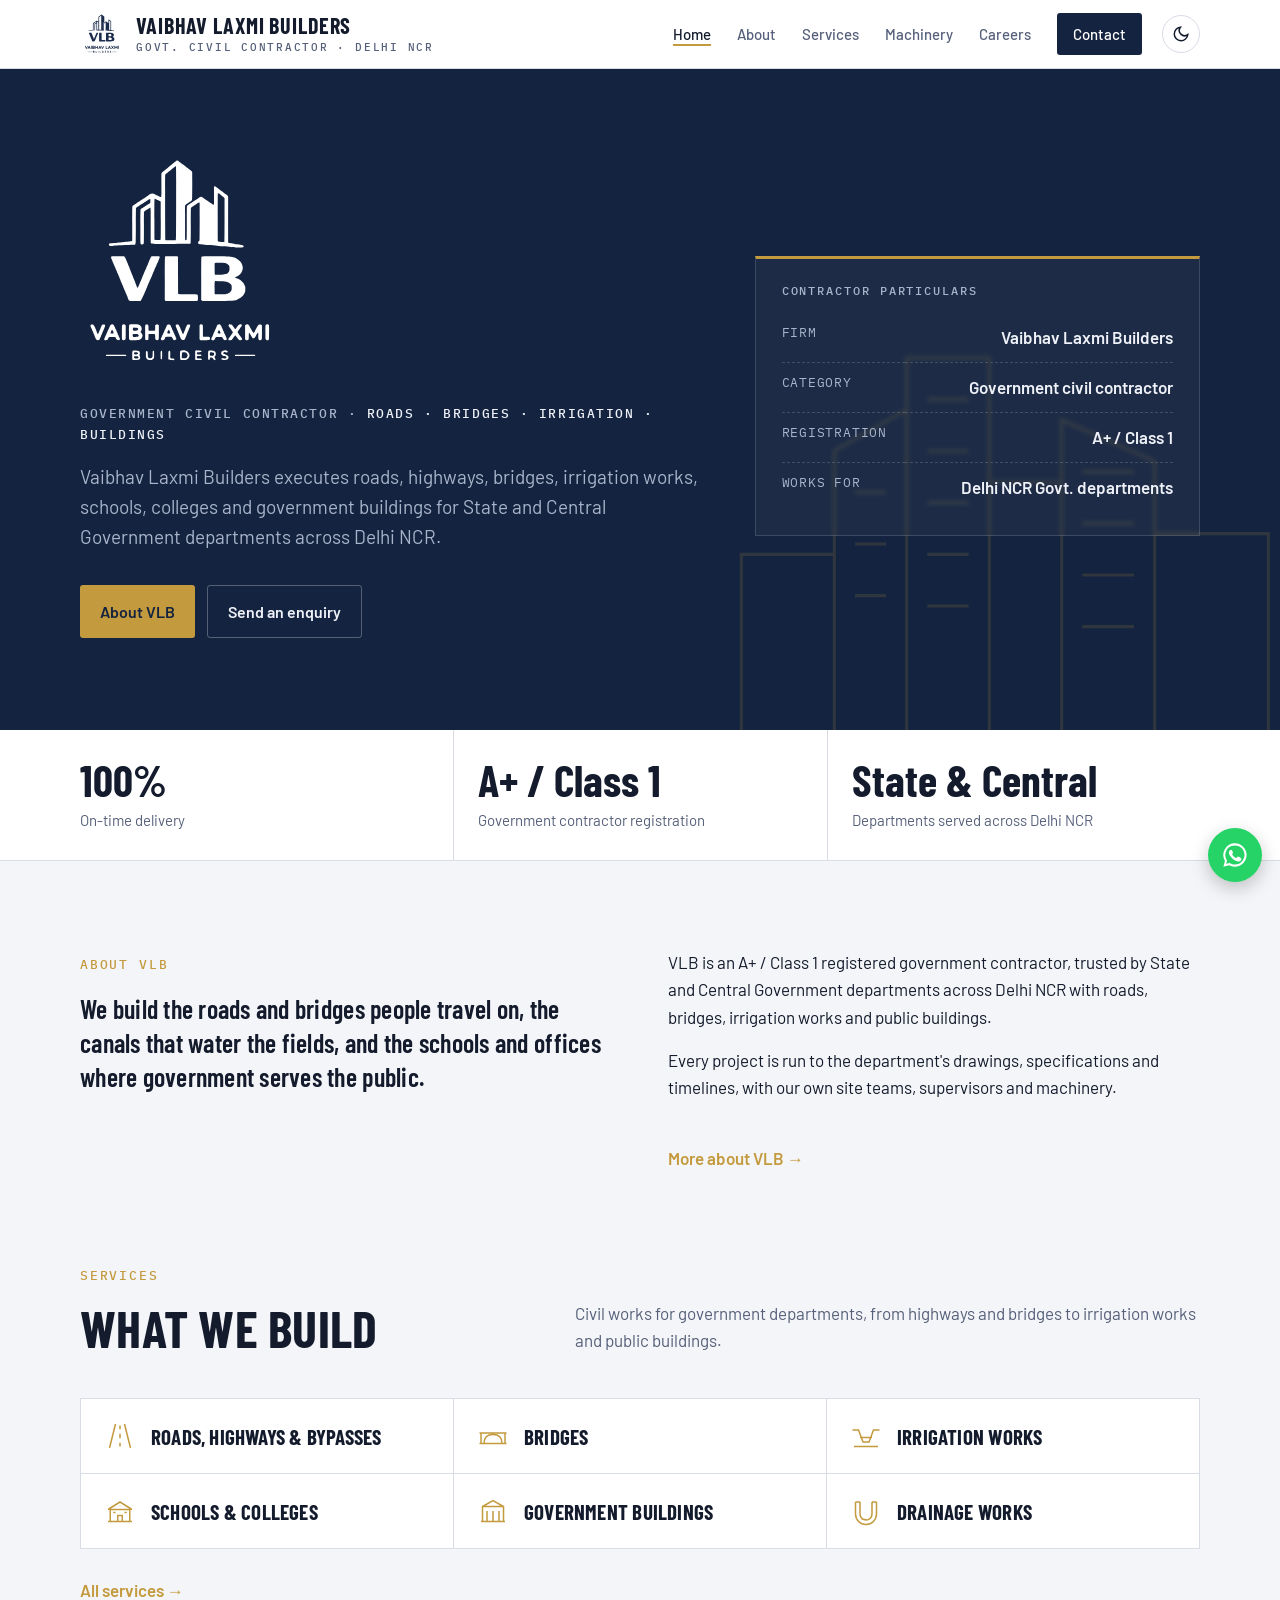
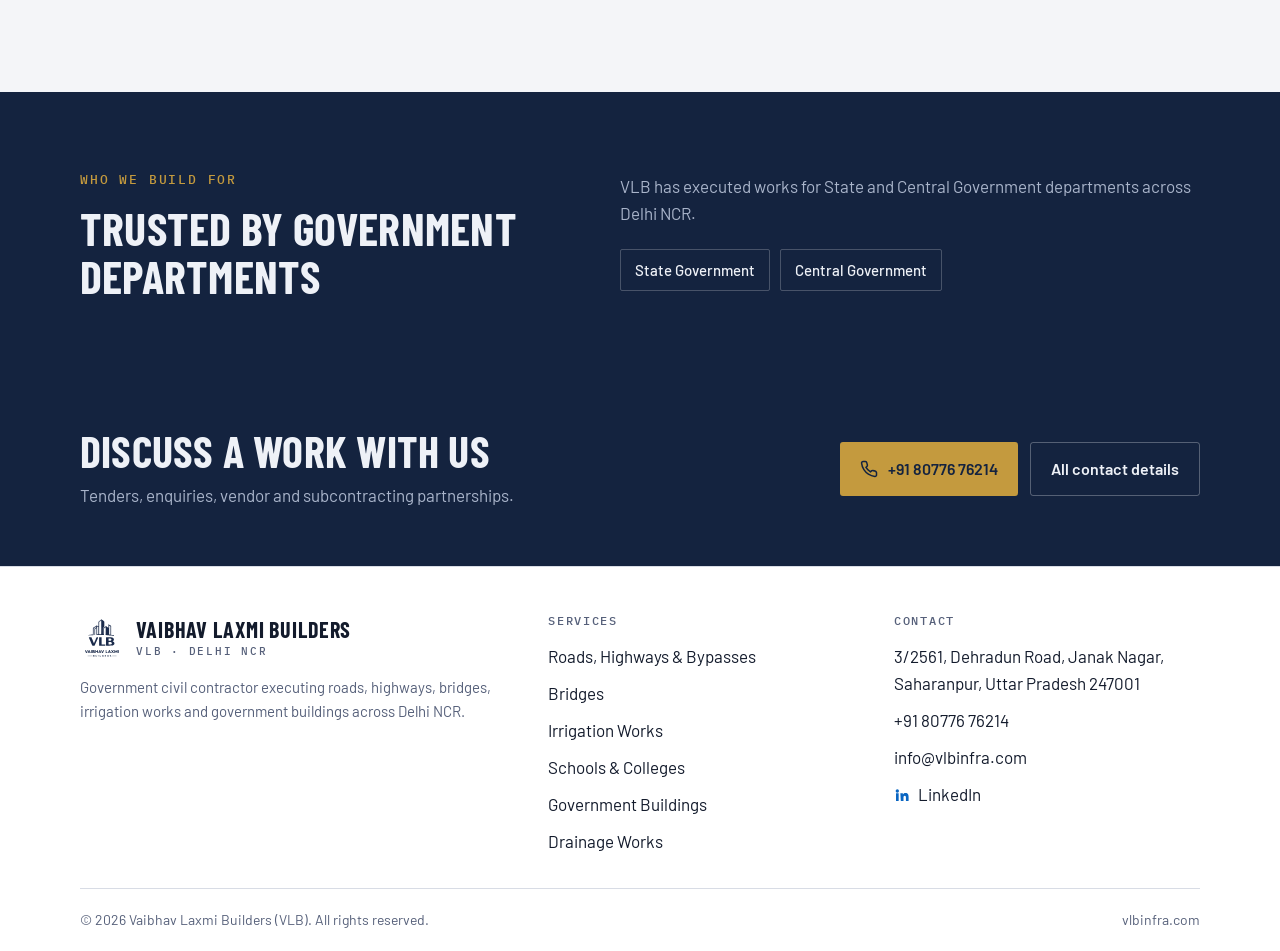
==== commit ff188dbb: "About: Our story and Leadership (Reena Indauria, Founder & Proprietor); LinkedIn links in footer and" ====
--- a/index.html
+++ b/index.html
@@ -19,7 +19,7 @@
 <link rel="preconnect" href="https://fonts.googleapis.com">
 <link rel="preconnect" href="https://fonts.gstatic.com" crossorigin>
 <link rel="stylesheet" href="https://fonts.googleapis.com/css2?family=Barlow+Condensed:wght@500;600;700&family=Barlow:wght@400;500;600&family=IBM+Plex+Mono:wght@400;500&display=swap">
-<link rel="stylesheet" href="assets/style.css?v=a7379055">
+<link rel="stylesheet" href="assets/style.css?v=4e46463f">
 </head>
 <body>
 <header class="top">
@@ -165,6 +165,7 @@
           <li>3/2561, Dehradun Road, Janak Nagar, Saharanpur, Uttar Pradesh 247001</li>
           <li><a href="tel:+918077676214">+91 80776 76214</a></li>
           <li><a href="mailto:info@vlbinfra.com">info@vlbinfra.com</a></li>
+          <li><a class="li-link" href="https://www.linkedin.com/company/vlb-vaibhav-laxmi-builders/" target="_blank" rel="noopener"><svg viewBox="0 0 24 24" fill="currentColor" aria-hidden="true"><path d="M4.98 3.5a2.5 2.5 0 1 1 0 5 2.5 2.5 0 0 1 0-5zM3 9.5h4V21H3zM9.5 9.5h3.8v1.6h.06c.53-1 1.83-2.06 3.77-2.06 4.03 0 4.77 2.65 4.77 6.1V21h-4v-5.1c0-1.22-.02-2.79-1.7-2.79-1.7 0-1.96 1.33-1.96 2.7V21h-4z"/></svg>LinkedIn</a></li>
         </ul>
       </div>
     </div>
--- a/assets/style.css
+++ b/assets/style.css
@@ -363,3 +363,17 @@
 .mach h2{font-size:26px;text-transform:uppercase}
 .mach .scope{grid-template-columns:1fr}
 @media (max-width:900px){.mach-grid{grid-template-columns:1fr}}
+
+/* Leadership */
+.leader{display:grid;grid-template-columns:auto 1fr;gap:28px;align-items:start;background:var(--surface);border:1px solid var(--line);border-left:4px solid var(--gold);padding:32px;max-width:900px}
+.leader-mark{width:88px;height:88px;border-radius:50%;background:var(--navy);color:#fff;display:grid;place-items:center;font:700 32px/1 var(--f-display);letter-spacing:.04em}
+.leader h3{font-size:32px;text-transform:uppercase}
+.leader-role{display:block;font:500 13px/1 var(--f-mono);letter-spacing:.12em;text-transform:uppercase;color:var(--gold);margin-top:8px}
+.leader p{margin:16px 0 0;color:var(--muted);max-width:40em}
+@media (max-width:560px){.leader{grid-template-columns:1fr;padding:24px}.leader-mark{width:72px;height:72px;font-size:26px}}
+/* LinkedIn links */
+.li-link{display:inline-flex;align-items:center;gap:8px}
+.li-link svg{width:16px;height:16px;color:#0a66c2}
+.follow{margin:20px 0 0;font-weight:600}
+.follow a{text-decoration:none;color:var(--ink)}
+.follow a:hover{color:var(--gold)}
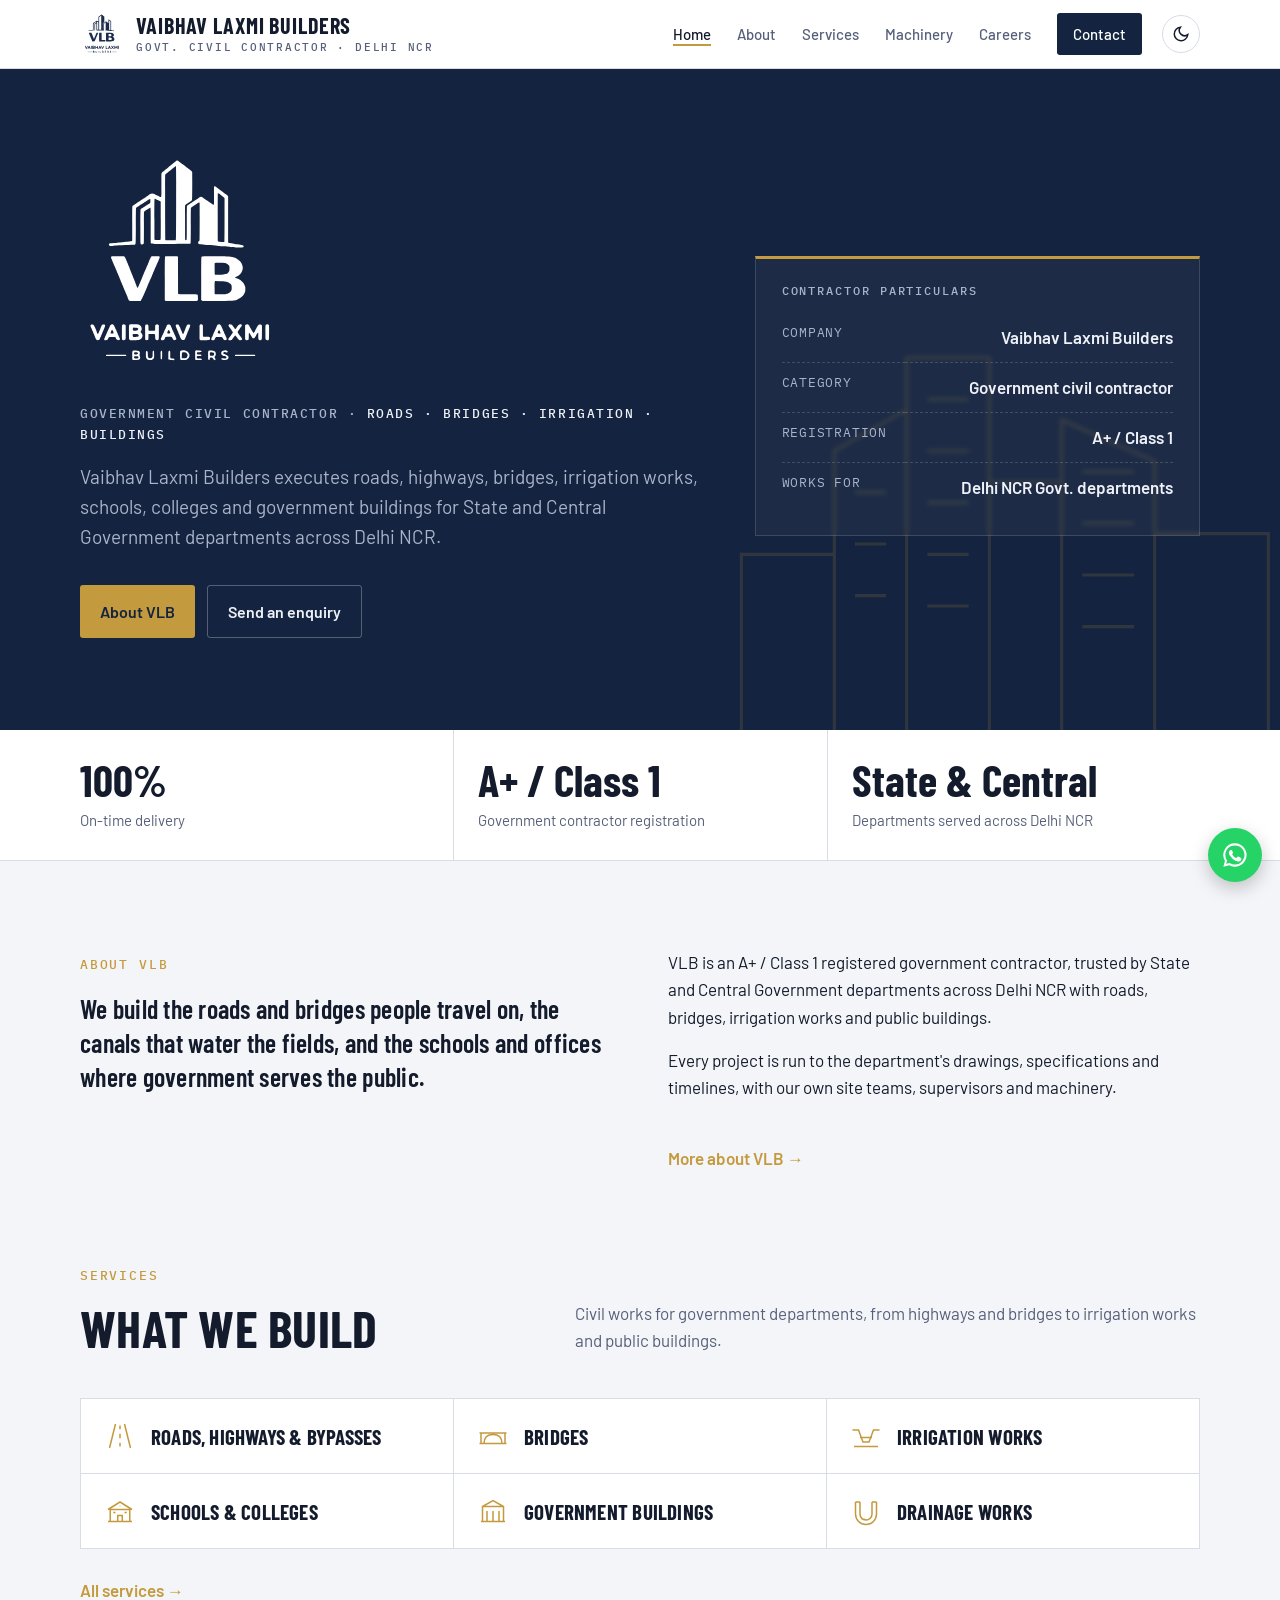
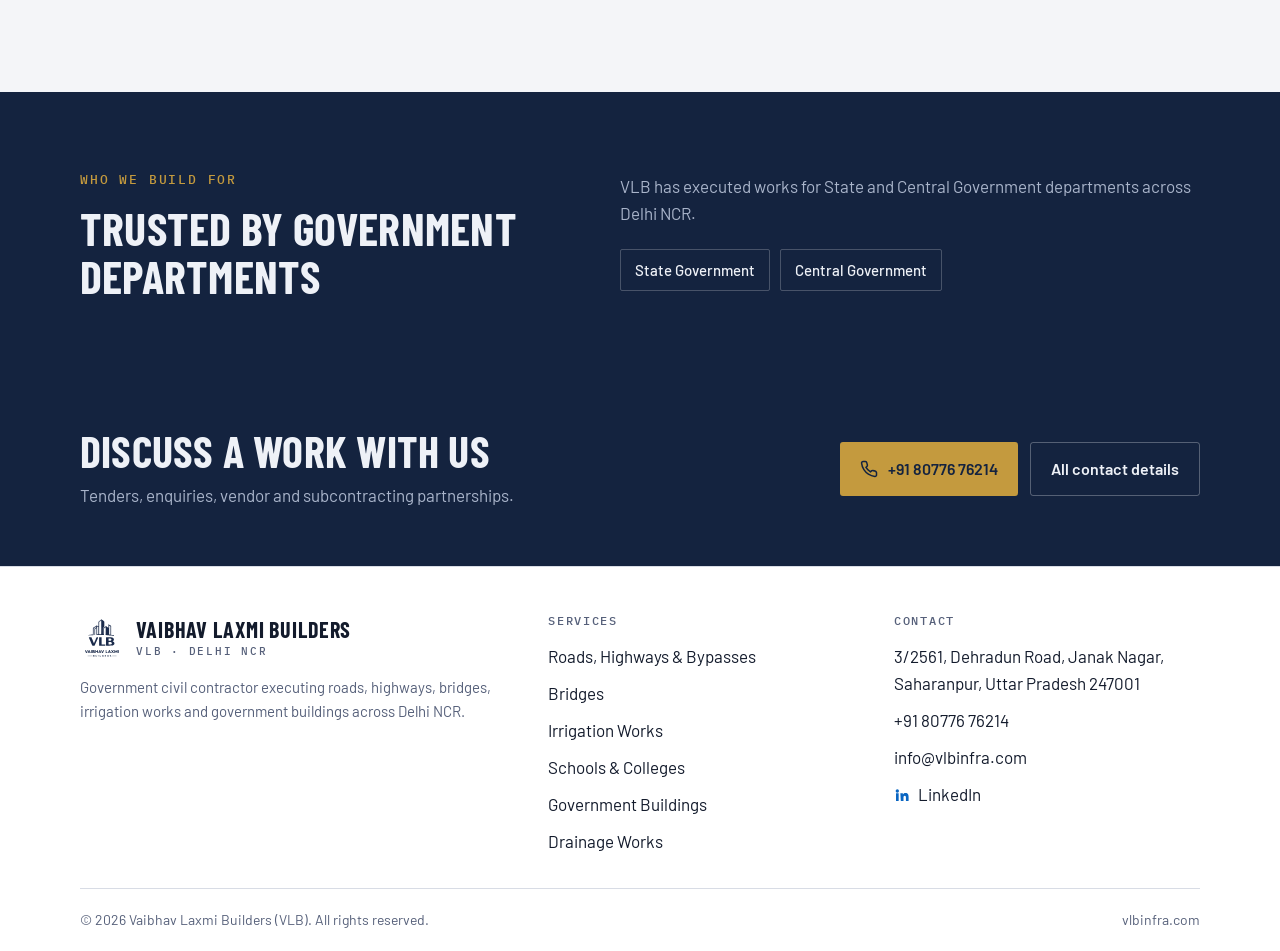
==== commit be2d77cc: "Replace the word 'firm' Co-Authored-By: Claude Opus 5.5 <noreply@anthropic.com> Claude-Session: http" ====
--- a/index.html
+++ b/index.html
@@ -12,6 +12,7 @@
 <meta property="og:description" content="Vaibhav Laxmi Builders (VLB): A+ / Class 1 government civil contractor for roads, highways, bridges, irrigation works, schools, colleges and government buildings across Delhi NCR.">
 <meta property="og:type" content="website">
 <meta property="og:url" content="https://www.vlbinfra.com/">
+<link rel="canonical" href="https://www.vlbinfra.com/">
 <meta property="og:image" content="https://www.vlbinfra.com/assets/logo.png">
 <link rel="icon" href="assets/favicon.svg" type="image/svg+xml">
 <link rel="icon" href="assets/favicon-32.png" sizes="32x32" type="image/png">
@@ -19,12 +20,12 @@
 <link rel="preconnect" href="https://fonts.googleapis.com">
 <link rel="preconnect" href="https://fonts.gstatic.com" crossorigin>
 <link rel="stylesheet" href="https://fonts.googleapis.com/css2?family=Barlow+Condensed:wght@500;600;700&family=Barlow:wght@400;500;600&family=IBM+Plex+Mono:wght@400;500&display=swap">
-<link rel="stylesheet" href="assets/style.css?v=4e46463f">
+<link rel="stylesheet" href="assets/style.css?v=de7d4833">
 </head>
 <body>
 <header class="top">
   <div class="wrap">
-    <a class="brand" href="index.html" aria-label="Vaibhav Laxmi Builders home">
+    <a class="brand" href="/" aria-label="Vaibhav Laxmi Builders home">
       <span class="mark"><img src="assets/logo.svg" alt="VLB logo"></span>
       <span><b>Vaibhav Laxmi Builders</b><small>Govt. Civil Contractor · Delhi NCR</small></span>
     </a>
@@ -36,12 +37,12 @@
       <svg viewBox="0 0 24 24" fill="none" stroke="currentColor" stroke-width="2"><path d="M3 6h18M3 12h18M3 18h18"/></svg>
     </button>
     <nav class="nav" id="site-nav" aria-label="Main">
-      <a href="index.html" aria-current="page">Home</a>
-      <a href="about.html">About</a>
-      <a href="services.html">Services</a>
-      <a href="machinery.html">Machinery</a>
-      <a href="careers.html">Careers</a>
-      <a class="cta" href="contact.html">Contact</a>
+      <a href="/" aria-current="page">Home</a>
+      <a href="/about">About</a>
+      <a href="/services">Services</a>
+      <a href="/machinery">Machinery</a>
+      <a href="/careers">Careers</a>
+      <a class="cta" href="/contact">Contact</a>
     </nav>
   </div>
 </header>
@@ -59,14 +60,14 @@
         <p class="hero-tag">Government civil contractor · <em>Roads · Bridges · Irrigation · Buildings</em></p>
         <p class="lede">Vaibhav Laxmi Builders executes roads, highways, bridges, irrigation works, schools, colleges and government buildings for State and Central Government departments across Delhi NCR.</p>
         <div class="actions">
-          <a class="btn btn-gold" href="about.html">About VLB</a>
-          <a class="btn btn-ghost" href="contact.html#enquiry">Send an enquiry</a>
+          <a class="btn btn-gold" href="/about">About VLB</a>
+          <a class="btn btn-ghost" href="/contact#enquiry">Send an enquiry</a>
         </div>
       </div>
       <aside class="sheet" aria-label="Contractor particulars">
         <h2>Contractor particulars</h2>
         <dl>
-          <dt>Firm</dt><dd>Vaibhav Laxmi Builders</dd>
+          <dt>Company</dt><dd>Vaibhav Laxmi Builders</dd>
           <dt>Category</dt><dd>Government civil contractor</dd>
           <dt>Registration</dt><dd>A+ / Class 1</dd>
           <dt>Works for</dt><dd>Delhi NCR Govt. departments</dd>
@@ -93,7 +94,7 @@
         <div>
           <p>VLB is an A+ / Class 1 registered government contractor, trusted by State and Central Government departments across Delhi NCR with roads, bridges, irrigation works and public buildings.</p>
           <p>Every project is run to the department's drawings, specifications and timelines, with our own site teams, supervisors and machinery.</p>
-          <a class="more" href="about.html">More about VLB →</a>
+          <a class="more" href="/about">More about VLB →</a>
         </div>
       </div>
     </div>
@@ -106,14 +107,14 @@
         <p>Civil works for government departments, from highways and bridges to irrigation works and public buildings.</p>
       </div>
       <div class="svc-mini">
-        <a href="services.html#roads"><svg viewBox="0 0 40 40" fill="none" stroke="currentColor" stroke-width="2" aria-hidden="true"><path d="M14 4L6 36M26 4l8 32M20 6v5M20 17v6M20 29v5"/></svg>Roads, Highways &amp; Bypasses</a>
-        <a href="services.html#bridges"><svg viewBox="0 0 40 40" fill="none" stroke="currentColor" stroke-width="2" aria-hidden="true"><path d="M2 16h36M4 16v14M36 16v14M8 30c0-8 5-12 12-12s12 4 12 12M2 30h36"/></svg>Bridges</a>
-        <a href="services.html#irrigation"><svg viewBox="0 0 40 40" fill="none" stroke="currentColor" stroke-width="2" aria-hidden="true"><path d="M2 12h8l6 16h8l6-16h8M10 12l6 16M30 12l-6 16M4 34h32M12 22h16"/></svg>Irrigation Works</a>
-        <a href="services.html#education"><svg viewBox="0 0 40 40" fill="none" stroke="currentColor" stroke-width="2" aria-hidden="true"><path d="M4 34h32M7 34V18h26v16M4 18l16-10 16 10M17 34v-8h6v8M11 22h3M26 22h3M20 13v.5"/></svg>Schools &amp; Colleges</a>
-        <a href="services.html#buildings"><svg viewBox="0 0 40 40" fill="none" stroke="currentColor" stroke-width="2" aria-hidden="true"><path d="M4 34h32M6 34V14l14-8 14 8v20M12 34V20M20 34V20M28 34V20M6 14h28"/></svg>Government Buildings</a>
-        <a href="services.html#drainage"><svg viewBox="0 0 40 40" fill="none" stroke="currentColor" stroke-width="2" aria-hidden="true"><path d="M6 8v16a14 14 0 0 0 28 0V8M6 8h6M28 8h6M12 8v16a8 8 0 0 0 16 0V8M14 30c2 1 4 1.5 6 1.5"/></svg>Drainage Works</a>
+        <a href="/services#roads"><svg viewBox="0 0 40 40" fill="none" stroke="currentColor" stroke-width="2" aria-hidden="true"><path d="M14 4L6 36M26 4l8 32M20 6v5M20 17v6M20 29v5"/></svg>Roads, Highways &amp; Bypasses</a>
+        <a href="/services#bridges"><svg viewBox="0 0 40 40" fill="none" stroke="currentColor" stroke-width="2" aria-hidden="true"><path d="M2 16h36M4 16v14M36 16v14M8 30c0-8 5-12 12-12s12 4 12 12M2 30h36"/></svg>Bridges</a>
+        <a href="/services#irrigation"><svg viewBox="0 0 40 40" fill="none" stroke="currentColor" stroke-width="2" aria-hidden="true"><path d="M2 12h8l6 16h8l6-16h8M10 12l6 16M30 12l-6 16M4 34h32M12 22h16"/></svg>Irrigation Works</a>
+        <a href="/services#education"><svg viewBox="0 0 40 40" fill="none" stroke="currentColor" stroke-width="2" aria-hidden="true"><path d="M4 34h32M7 34V18h26v16M4 18l16-10 16 10M17 34v-8h6v8M11 22h3M26 22h3M20 13v.5"/></svg>Schools &amp; Colleges</a>
+        <a href="/services#buildings"><svg viewBox="0 0 40 40" fill="none" stroke="currentColor" stroke-width="2" aria-hidden="true"><path d="M4 34h32M6 34V14l14-8 14 8v20M12 34V20M20 34V20M28 34V20M6 14h28"/></svg>Government Buildings</a>
+        <a href="/services#drainage"><svg viewBox="0 0 40 40" fill="none" stroke="currentColor" stroke-width="2" aria-hidden="true"><path d="M6 8v16a14 14 0 0 0 28 0V8M6 8h6M28 8h6M12 8v16a8 8 0 0 0 16 0V8M14 30c2 1 4 1.5 6 1.5"/></svg>Drainage Works</a>
       </div>
-      <a class="more" href="services.html">All services →</a>
+      <a class="more" href="/services">All services →</a>
     </div>
   </section>
 
@@ -132,7 +133,7 @@
       <div><h2>Discuss a work with us</h2><p>Tenders, enquiries, vendor and subcontracting partnerships.</p></div>
       <div class="actions">
         <a class="btn btn-gold" href="tel:+918077676214"><svg viewBox="0 0 24 24" fill="none" stroke="currentColor" stroke-width="2"><path d="M22 16.9v3a2 2 0 0 1-2.2 2 19.8 19.8 0 0 1-8.6-3.1 19.5 19.5 0 0 1-6-6A19.8 19.8 0 0 1 2.1 4.2 2 2 0 0 1 4.1 2h3a2 2 0 0 1 2 1.7c.1.9.4 1.8.7 2.7a2 2 0 0 1-.5 2.1L8 9.8a16 16 0 0 0 6 6l1.3-1.3a2 2 0 0 1 2.1-.4c.9.3 1.8.6 2.7.7a2 2 0 0 1 1.7 2z"/></svg>+91 80776 76214</a>
-        <a class="btn btn-ghost" href="contact.html">All contact details</a>
+        <a class="btn btn-ghost" href="/contact">All contact details</a>
       </div>
     </div>
   </section>
@@ -142,7 +143,7 @@
   <div class="wrap">
     <div class="cols">
       <div>
-        <a class="brand" href="index.html">
+        <a class="brand" href="/">
           <span class="mark"><img src="assets/logo.svg" alt=""></span>
           <span><b>Vaibhav Laxmi Builders</b><small>VLB · Delhi NCR</small></span>
         </a>
@@ -151,12 +152,12 @@
       <div>
         <h4>Services</h4>
         <ul>
-          <li><a href="services.html#roads">Roads, Highways &amp; Bypasses</a></li>
-          <li><a href="services.html#bridges">Bridges</a></li>
-          <li><a href="services.html#irrigation">Irrigation Works</a></li>
-          <li><a href="services.html#education">Schools &amp; Colleges</a></li>
-          <li><a href="services.html#buildings">Government Buildings</a></li>
-          <li><a href="services.html#drainage">Drainage Works</a></li>
+          <li><a href="/services#roads">Roads, Highways &amp; Bypasses</a></li>
+          <li><a href="/services#bridges">Bridges</a></li>
+          <li><a href="/services#irrigation">Irrigation Works</a></li>
+          <li><a href="/services#education">Schools &amp; Colleges</a></li>
+          <li><a href="/services#buildings">Government Buildings</a></li>
+          <li><a href="/services#drainage">Drainage Works</a></li>
         </ul>
       </div>
       <div>
--- a/assets/style.css
+++ b/assets/style.css
@@ -364,13 +364,22 @@
 .mach .scope{grid-template-columns:1fr}
 @media (max-width:900px){.mach-grid{grid-template-columns:1fr}}
 
-/* Leadership */
-.leader{display:grid;grid-template-columns:auto 1fr;gap:28px;align-items:start;background:var(--surface);border:1px solid var(--line);border-left:4px solid var(--gold);padding:32px;max-width:900px}
-.leader-mark{width:88px;height:88px;border-radius:50%;background:var(--navy);color:#fff;display:grid;place-items:center;font:700 32px/1 var(--f-display);letter-spacing:.04em}
-.leader h3{font-size:32px;text-transform:uppercase}
-.leader-role{display:block;font:500 13px/1 var(--f-mono);letter-spacing:.12em;text-transform:uppercase;color:var(--gold);margin-top:8px}
-.leader p{margin:16px 0 0;color:var(--muted);max-width:40em}
-@media (max-width:560px){.leader{grid-template-columns:1fr;padding:24px}.leader-mark{width:72px;height:72px;font-size:26px}}
+/* About: story + leadership */
+.story h2{font-size:clamp(36px,5vw,64px);text-transform:uppercase;margin-top:14px;max-width:16em}
+.story-cols{display:grid;grid-template-columns:1fr 1fr;gap:40px;margin-top:28px}
+.story-cols p{margin:0;font-size:18px;color:var(--muted)}
+.story-stats{display:grid;grid-template-columns:repeat(4,1fr);margin-top:48px;border-top:1px solid var(--line);border-bottom:1px solid var(--line)}
+.story-stats div{padding:24px 20px;border-left:1px solid var(--line);min-width:0}
+.story-stats div:first-child{border-left:0;padding-left:0}
+.story-stats b{display:block;font:700 clamp(28px,3.2vw,42px)/1 var(--f-display);color:var(--ink)}
+.story-stats span{display:block;margin-top:8px;color:var(--muted);font-size:15px}
+.leader{background:var(--navy);color:var(--on-navy);padding:clamp(32px,5vw,64px);border-top:4px solid var(--gold)}
+.leader h2{font-size:clamp(44px,6vw,80px);text-transform:uppercase;margin-top:16px;color:#fff}
+.leader-role{display:block;font:500 14px/1 var(--f-mono);letter-spacing:.14em;text-transform:uppercase;color:var(--gold);margin-top:14px}
+.leader p{margin:22px 0 0;color:var(--on-navy-muted);font-size:18px;max-width:44em}
+.leader p + p{margin-top:14px}
+@media (max-width:900px){.story-cols{grid-template-columns:1fr;gap:16px}.story-stats{grid-template-columns:1fr 1fr}.story-stats div:nth-child(3){border-left:0;padding-left:0}.story-stats div:nth-child(n+3){border-top:1px solid var(--line)}}
+@media (max-width:560px){.story-stats{grid-template-columns:1fr}.story-stats div{border-left:0;padding-left:0;border-top:1px solid var(--line)}.story-stats div:first-child{border-top:0}}
 /* LinkedIn links */
 .li-link{display:inline-flex;align-items:center;gap:8px}
 .li-link svg{width:16px;height:16px;color:#0a66c2}
